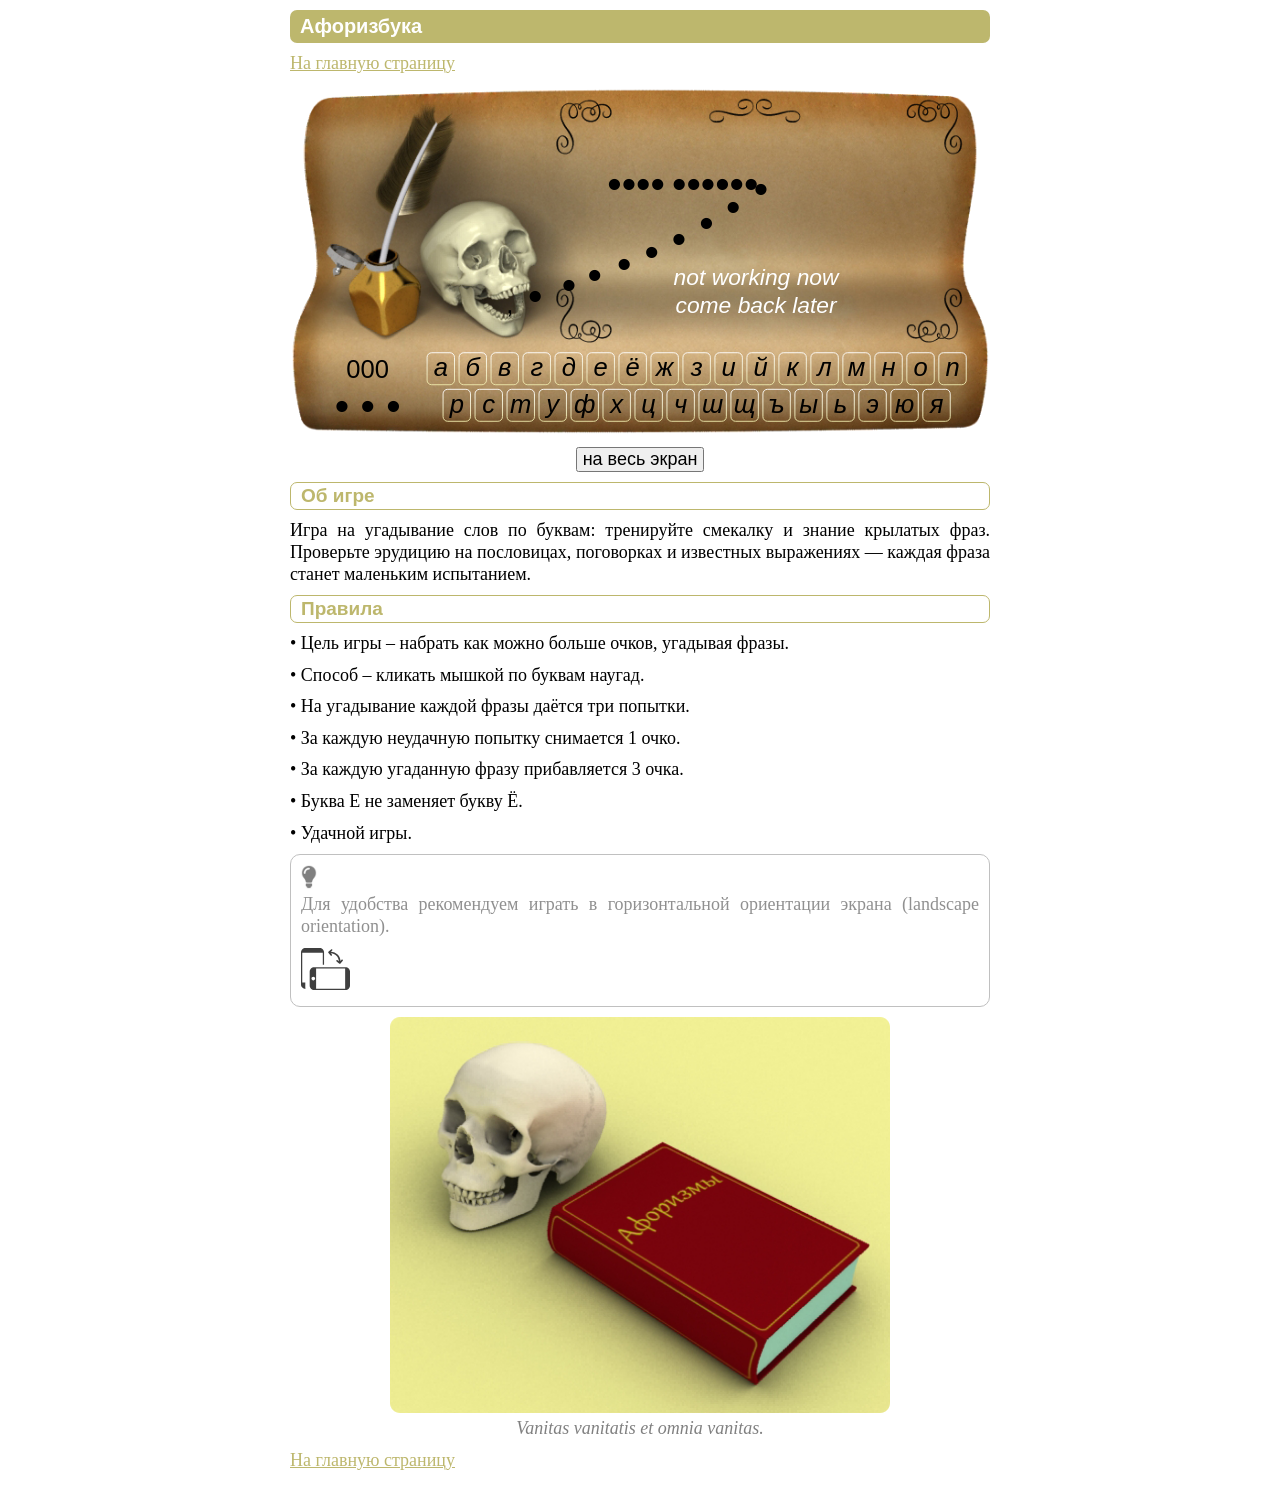
==== afor/index.html @ 2bac1eee "edited" ====
<!DOCTYPE html>
<html lang='ru'>
<head>
<meta charset='utf-8'>
<meta name='viewport' content='width=device-width,initial-scale=1.0'>
<title>aforizbuka</title>
<link rel='icon' type='image/svg+xml' href='../fav.svg'>
<style>
*{padding:0;margin:0;font-family:Arial,sans-serif;font-size:18px;text-align:center;}
body{padding: 10px;}
header,main,footer{max-width:700px;margin:0 auto;}
h1{font-size:20px;text-align:left;background:#bdb76d;padding:5px 10px;color:#fff;border-radius:7px;}
h2{font-size:19px;text-align:left;border:1.5px solid #bdb76d;padding:2px 10px;color:#bdb76d;border-radius:7px;}
p,a{text-align:justify;font-family:'Times New Roman',serif;line-height:1.2;hyphens:auto;}
p.img{text-align:center;font-style:italic;color:#808080;}
p.img img{width:90%;max-width:500px;}
h1,h2,p{margin-bottom:10px;}
a,a:link,a:visited,a:hover,a:active,a:focus{text-decoration:underline;outline:none;color:#bdb76d;}
a:hover{color:orange;}
svg{display: block;margin: 0 auto 10px auto;}
.svg-fullscreen-centered{
 position: absolute;
 left: 50%;
 top: 50%;
 transform: translate(-50%, -50%);
 width: 100vw;
 height: 100dvh;
 margin: 0 !important;
}
</style>
</head>
<body>
<header></header>
<main>
<h1>Афоризбука</h1>
<p><a href='../'>На главную страницу</a></p>
<svg id='svgArena'></svg>
<p style='text-align:center;'><button id='btnFS' style='padding:0 5px 0 5px;'>на весь экран</button></p>

<h2>Об игре</h2>
<p>
Игра на угадывание слов по буквам: тренируйте смекалку и знание крылатых фраз.
Проверьте эрудицию на пословицах, поговорках и известных выражениях —
каждая фраза станет маленьким испытанием.
</p>

<h2>Правила</h2>
<p> &#8226 Цель игры &#8211 набрать как можно больше очков, угадывая фразы.</p>
<p> &#8226 Способ &#8211 кликать мышкой по буквам наугад.</p>
<p> &#8226 На угадывание каждой фразы даётся три попытки.</p>
<p> &#8226 За каждую неудачную попытку снимается 1 очко.</p>
<p> &#8226 За каждую угаданную фразу прибавляется 3 очка.</p>
<p> &#8226 Буква Е не заменяет букву Ё.</p>
<p> &#8226 Удачной игры.</p>

<p style='border:1px solid #c0c0c0;padding:10px;border-radius:10px;color:#909090;'>
<img src='bulb.jpg' style='width:16px;height:auto;' /><br />
Для удобства рекомендуем играть в горизонтальной ориентации экрана (landscape orientation).<br />
<img src='turn.svg' style='width:49px;height:auto;margin-top:10px;opacity:0.75;' />
</p>

<p class='img'>
<img src='intro.png' alt='Череп с книгой в стиле vanitas отсылает к темам бренности, мудрости и вечных истин; книга прямо обозначает содержание игры, её насыщенный бордовый цвет обложки с золотым тиснением добавляет солидности и подчёркивает ценность собранных высказываний.' /><br />
Vanitas vanitatis et omnia vanitas.
</p>

<p><a href='../'>На главную страницу</a></p>

</main>
<footer></footer>
</body>
<script>
//
const IS_prod=false;
const W=766;
const H=386;
//
const BTN_fs=document.getElementById('btnFS');
//
const SVG_arena=document.getElementById('svgArena');
SVG_arena.setAttribute('viewBox', '0 0 '+W+' '+H);
SVG_arena.style.maxWidth=W+'px';
SVG_arena.style.maxHeight=H+'px';
// pale gradient
const DFS=document.createElementNS('http://www.w3.org/2000/svg','defs');
var grd=document.createElementNS('http://www.w3.org/2000/svg','linearGradient');
grd.setAttribute('id','grdPic');
grd.setAttribute('x1','0');
grd.setAttribute('y1','0');
grd.setAttribute('x2','0');
grd.setAttribute('y2','1');
var stp=document.createElementNS('http://www.w3.org/2000/svg','stop');
stp.setAttribute('offset', '0%');
stp.setAttribute('stop-color', '#a0a0a0');
stp.setAttribute('stop-opacity', '1');
grd.appendChild(stp);
var stp=document.createElementNS('http://www.w3.org/2000/svg','stop');
stp.setAttribute('offset','100%');
stp.setAttribute('stop-color','#000');
stp.setAttribute('stop-opacity','1');
grd.appendChild(stp);
DFS.appendChild(grd);
SVG_arena.appendChild(DFS);
// load spin
const G_spin=document.createElementNS('http://www.w3.org/2000/svg','g');
var pth=document.createElementNS('http://www.w3.org/2000/svg','path');
G_spin.appendChild(pth);
var clr='url(#grdPic)';
SVG_arena.appendChild(G_spin);
pth.setAttribute('fill',clr);
pth.setAttribute('stroke',clr);
pth.setAttribute('stroke-width',3);
pth.setAttribute('d','M 49.2 0 C 48.5 -0 48 0 47.3 0 C 31.3 0.4 15.7 8.2 6.8 22.8 C -6 43.5 -0.3 72 20.8 84.8 C 39.4 96 64.9 90.9 76.2 71.8 C 86 55.3 81.4 32.7 64.4 22.9 C 50 14.6 30.4 18.7 22.1 33.6 C 15.2 46 18.8 62.6 31.7 69.5 C 41.9 74.9 55.7 71.7 61 60.9 C 64.9 52.8 62.3 41.9 53.6 38.2 C 50.6 36.9 47.1 36.8 44 37.9 C 41 38.9 38.4 41.2 37.3 44.5 C 36.8 46.4 36.9 48.8 37.8 50.7 C 38.6 52.6 40.3 54.1 42.7 54.2 A 0.5 0.5 0 0 0 42.8 53.2 C 40.8 53.1 39.5 51.9 38.7 50.2 C 37.9 48.6 37.8 46.5 38.3 44.8 C 39.2 41.8 41.5 39.8 44.3 38.8 C 47.1 37.8 50.4 38 53.2 39.1 C 61.3 42.6 63.8 52.9 60.1 60.5 C 55 70.8 41.9 73.7 32.1 68.6 C 19.8 62 16.3 46 22.9 34.1 C 31 19.7 50 15.7 63.9 23.8 C 80.4 33.3 84.9 55.3 75.4 71.3 C 64.4 89.9 39.5 94.9 21.3 83.9 C 0.7 71.4 -4.9 43.5 7.6 23.3 C 21.6 0.6 52.4 -5.5 74.8 8.4 C 99.6 23.9 106.1 57.7 90.7 82.1 C 90.1 83.1 89.5 84.1 88.8 85 A 0.5 0.5 0 1 0 89.6 85.6 C 90.3 84.7 91 83.7 91.6 82.7 C 107.3 57.8 100.6 23.4 75.3 7.6 C 67.3 2.6 58.2 0.1 49.2 0 z');
G_spin.isOn=true;
G_spin.z=1;
G_spin.w=G_spin.getBBox().width*G_spin.z;
G_spin.h=G_spin.getBBox().height*G_spin.z;
G_spin.x=W/2-G_spin.w/2;
G_spin.y=H/2-G_spin.h/2;
G_spin.setAttribute('transform','translate('+G_spin.x+','+G_spin.y+') scale('+G_spin.z+')');
//
function animSpin(isReset){
 if(isReset){
  G_spin.r=0;
  G_spin.isOn=true;
  G_spin.nLastTime=performance.now();
 }
 const nCurrTime=performance.now();
 const nDiff=(nCurrTime-G_spin.nLastTime)/1000;
 G_spin.nLastTime=nCurrTime;
 G_spin.r+=175*nDiff;
 G_spin.setAttribute('transform','translate('+G_spin.x+','+G_spin.y+') rotate('+G_spin.r+','+(G_spin.w/2)+','+(G_spin.h/2)+') scale('+G_spin.z+')');
 if(G_spin.isOn===true){
  requestAnimationFrame(function(){animSpin(false);});
 }
 else{
  G_spin.setAttribute('transform','scale(0)');
 }
}
function stopSpin(){G_spin.isOn=false;}
animSpin(true);
//
const A_display=[
 document.getElementsByTagName('h1')[0],
 document.getElementsByTagName('header')[0],
 document.getElementsByTagName('footer')[0],
 ...document.querySelectorAll('h2,p')
].filter(el=>el!==undefined);
//
BTN_fs.addEventListener('click',()=>{
 const elem=document.documentElement;
 if (elem.requestFullscreen) {
  elem.requestFullscreen();
 }
 else if(elem.webkitRequestFullscreen){
  elem.webkitRequestFullscreen();
 }
 else if(elem.msRequestFullscreen){
  elem.msRequestFullscreen();
 }
 window.scrollTo({top:0,behavior:'auto'});
});
//
document.addEventListener('fullscreenchange',()=>{
 if (document.fullscreenElement) {
  A_display.forEach(el=>{if(el)el.style.display='none'});
  SVG_arena.classList.add('svg-fullscreen-centered');
  document.body.style.height='95vh';
  document.body.style.background='radial-gradient(white 0%, white 50%, #eee8aa 100%)';
 }
 else {
  A_display.forEach(el=>{if(el)el.style.display=''});
  SVG_arena.classList.remove('svg-fullscreen-centered');
  SVG_arena.style.maxWidth=W+'px';
  SVG_arena.style.maxHeight=H+'px';
  document.body.style.height='';
  document.body.style.background='';
 }
});
//
var aScript=IS_prod ? ['bundle.min'] : ['aux','draw','run','init'];
function loadScript(){
 if(aScript.length===0) return;
 var name=aScript.shift()+'.js';
 var tag=document.createElement('script');
 tag.src=name;
 tag.onload=function(){loadScript();};
 tag.onerror=function(){console.error('Не загрузился скрипт:',name);};
 document.head.appendChild(tag);
}
loadScript();
</script>

</html>
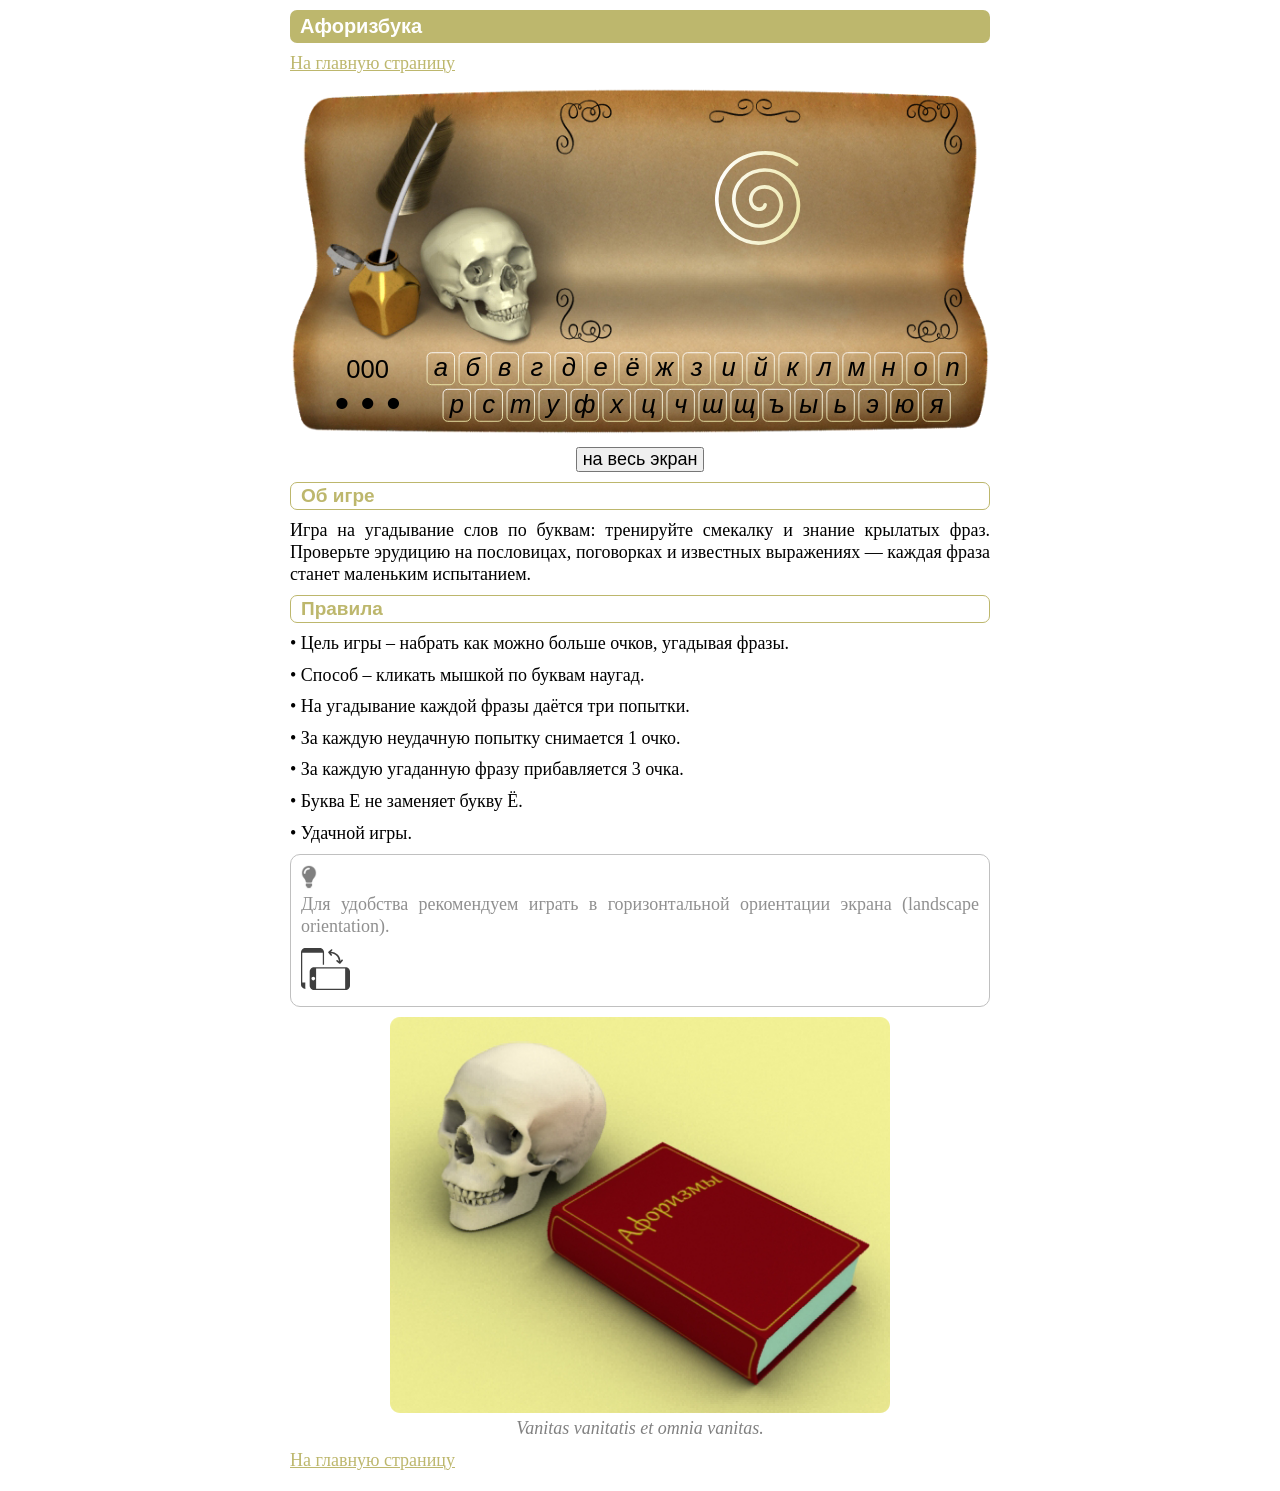
==== commit 4d60aa6a: "finished" ====
--- a/afor/index.html
+++ b/afor/index.html
@@ -181,7 +181,7 @@
 var aScript=IS_prod ? ['bundle.min'] : ['aux','draw','run','init'];
 function loadScript(){
  if(aScript.length===0) return;
- var name=aScript.shift()+'.js';
+ var name=aScript.shift()+'.js?v=2';
  var tag=document.createElement('script');
  tag.src=name;
  tag.onload=function(){loadScript();};
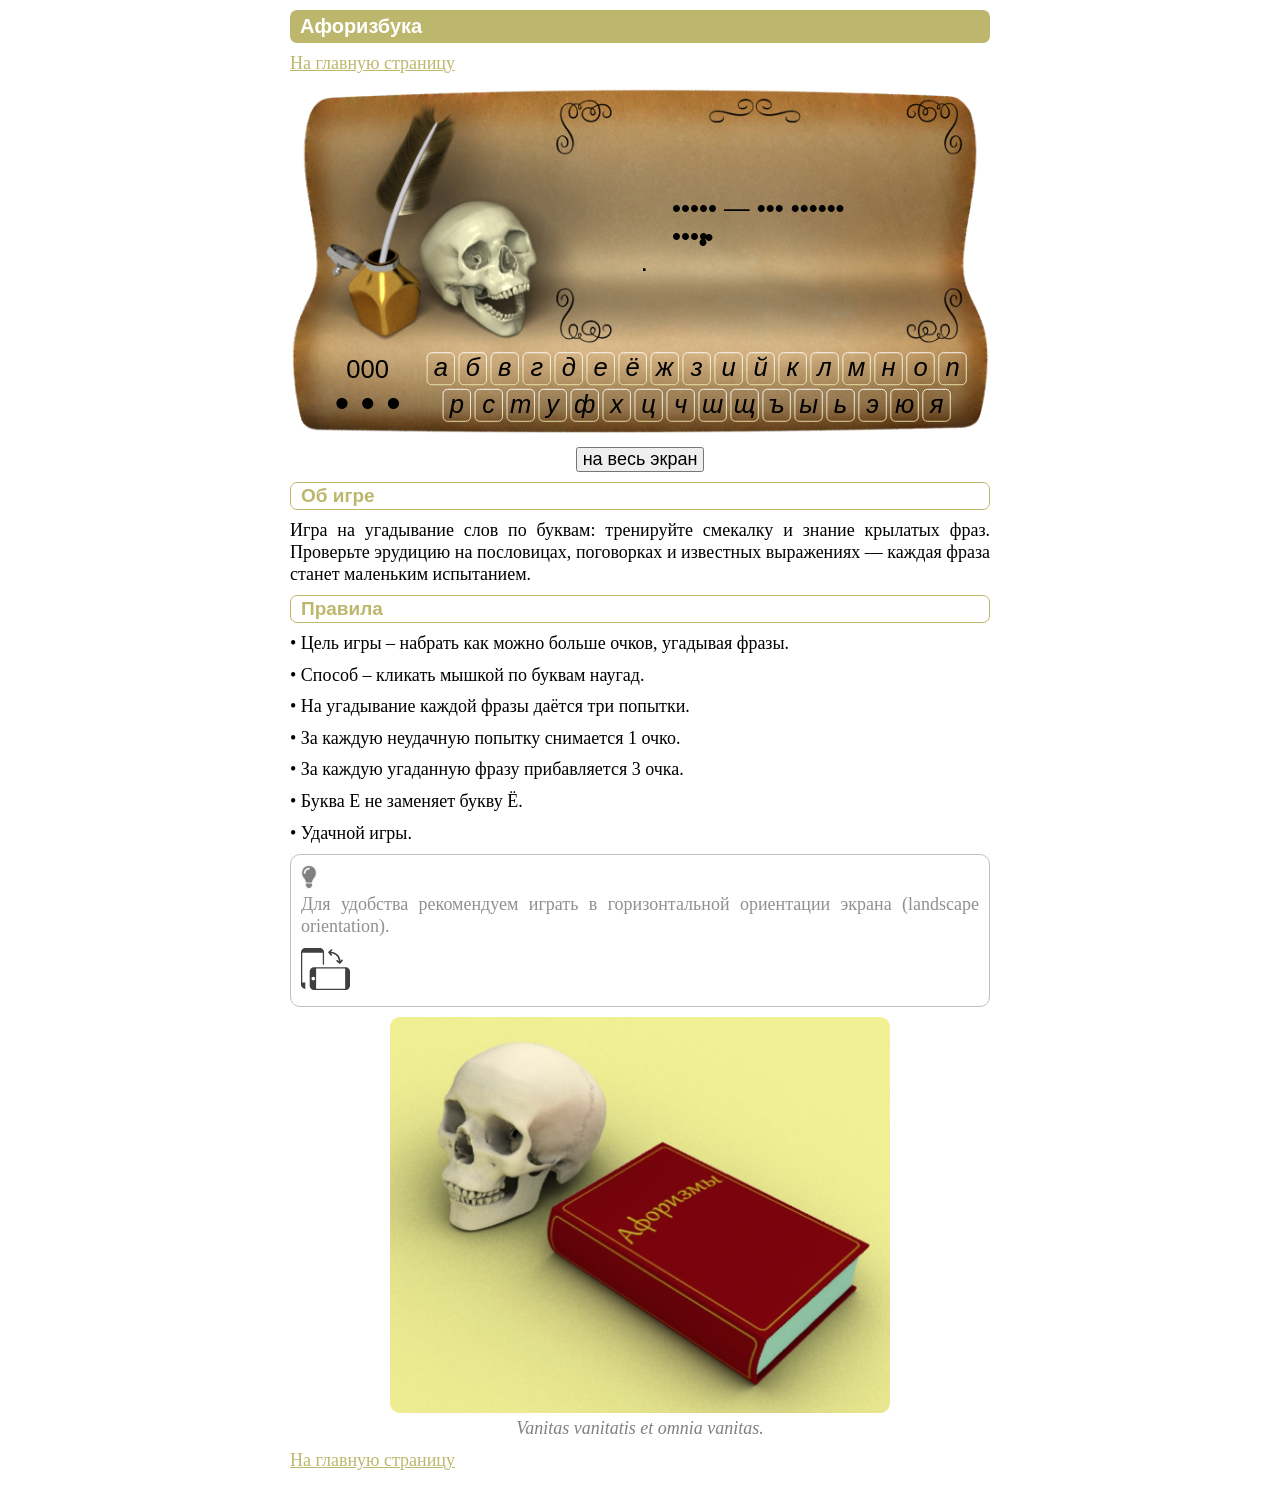
==== commit fbe46fd7: "done" ====
--- a/afor/index.html
+++ b/afor/index.html
@@ -5,29 +5,8 @@
 <meta name='viewport' content='width=device-width,initial-scale=1.0'>
 <title>aforizbuka</title>
 <link rel='icon' type='image/svg+xml' href='../fav.svg'>
-<style>
-*{padding:0;margin:0;font-family:Arial,sans-serif;font-size:18px;text-align:center;}
-body{padding: 10px;}
-header,main,footer{max-width:700px;margin:0 auto;}
-h1{font-size:20px;text-align:left;background:#bdb76d;padding:5px 10px;color:#fff;border-radius:7px;}
-h2{font-size:19px;text-align:left;border:1.5px solid #bdb76d;padding:2px 10px;color:#bdb76d;border-radius:7px;}
-p,a{text-align:justify;font-family:'Times New Roman',serif;line-height:1.2;hyphens:auto;}
-p.img{text-align:center;font-style:italic;color:#808080;}
-p.img img{width:90%;max-width:500px;}
-h1,h2,p{margin-bottom:10px;}
-a,a:link,a:visited,a:hover,a:active,a:focus{text-decoration:underline;outline:none;color:#bdb76d;}
-a:hover{color:orange;}
-svg{display: block;margin: 0 auto 10px auto;}
-.svg-fullscreen-centered{
- position: absolute;
- left: 50%;
- top: 50%;
- transform: translate(-50%, -50%);
- width: 100vw;
- height: 100dvh;
- margin: 0 !important;
-}
-</style>
+<link rel='stylesheet' href='style.css'>
+<style></style>
 </head>
 <body>
 <header></header>
@@ -70,125 +49,7 @@
 <footer></footer>
 </body>
 <script>
-//
-const IS_prod=false;
-const W=766;
-const H=386;
-//
-const BTN_fs=document.getElementById('btnFS');
-//
-const SVG_arena=document.getElementById('svgArena');
-SVG_arena.setAttribute('viewBox', '0 0 '+W+' '+H);
-SVG_arena.style.maxWidth=W+'px';
-SVG_arena.style.maxHeight=H+'px';
-// pale gradient
-const DFS=document.createElementNS('http://www.w3.org/2000/svg','defs');
-var grd=document.createElementNS('http://www.w3.org/2000/svg','linearGradient');
-grd.setAttribute('id','grdPic');
-grd.setAttribute('x1','0');
-grd.setAttribute('y1','0');
-grd.setAttribute('x2','0');
-grd.setAttribute('y2','1');
-var stp=document.createElementNS('http://www.w3.org/2000/svg','stop');
-stp.setAttribute('offset', '0%');
-stp.setAttribute('stop-color', '#a0a0a0');
-stp.setAttribute('stop-opacity', '1');
-grd.appendChild(stp);
-var stp=document.createElementNS('http://www.w3.org/2000/svg','stop');
-stp.setAttribute('offset','100%');
-stp.setAttribute('stop-color','#000');
-stp.setAttribute('stop-opacity','1');
-grd.appendChild(stp);
-DFS.appendChild(grd);
-SVG_arena.appendChild(DFS);
-// load spin
-const G_spin=document.createElementNS('http://www.w3.org/2000/svg','g');
-var pth=document.createElementNS('http://www.w3.org/2000/svg','path');
-G_spin.appendChild(pth);
-var clr='url(#grdPic)';
-SVG_arena.appendChild(G_spin);
-pth.setAttribute('fill',clr);
-pth.setAttribute('stroke',clr);
-pth.setAttribute('stroke-width',3);
-pth.setAttribute('d','M 49.2 0 C 48.5 -0 48 0 47.3 0 C 31.3 0.4 15.7 8.2 6.8 22.8 C -6 43.5 -0.3 72 20.8 84.8 C 39.4 96 64.9 90.9 76.2 71.8 C 86 55.3 81.4 32.7 64.4 22.9 C 50 14.6 30.4 18.7 22.1 33.6 C 15.2 46 18.8 62.6 31.7 69.5 C 41.9 74.9 55.7 71.7 61 60.9 C 64.9 52.8 62.3 41.9 53.6 38.2 C 50.6 36.9 47.1 36.8 44 37.9 C 41 38.9 38.4 41.2 37.3 44.5 C 36.8 46.4 36.9 48.8 37.8 50.7 C 38.6 52.6 40.3 54.1 42.7 54.2 A 0.5 0.5 0 0 0 42.8 53.2 C 40.8 53.1 39.5 51.9 38.7 50.2 C 37.9 48.6 37.8 46.5 38.3 44.8 C 39.2 41.8 41.5 39.8 44.3 38.8 C 47.1 37.8 50.4 38 53.2 39.1 C 61.3 42.6 63.8 52.9 60.1 60.5 C 55 70.8 41.9 73.7 32.1 68.6 C 19.8 62 16.3 46 22.9 34.1 C 31 19.7 50 15.7 63.9 23.8 C 80.4 33.3 84.9 55.3 75.4 71.3 C 64.4 89.9 39.5 94.9 21.3 83.9 C 0.7 71.4 -4.9 43.5 7.6 23.3 C 21.6 0.6 52.4 -5.5 74.8 8.4 C 99.6 23.9 106.1 57.7 90.7 82.1 C 90.1 83.1 89.5 84.1 88.8 85 A 0.5 0.5 0 1 0 89.6 85.6 C 90.3 84.7 91 83.7 91.6 82.7 C 107.3 57.8 100.6 23.4 75.3 7.6 C 67.3 2.6 58.2 0.1 49.2 0 z');
-G_spin.isOn=true;
-G_spin.z=1;
-G_spin.w=G_spin.getBBox().width*G_spin.z;
-G_spin.h=G_spin.getBBox().height*G_spin.z;
-G_spin.x=W/2-G_spin.w/2;
-G_spin.y=H/2-G_spin.h/2;
-G_spin.setAttribute('transform','translate('+G_spin.x+','+G_spin.y+') scale('+G_spin.z+')');
-//
-function animSpin(isReset){
- if(isReset){
-  G_spin.r=0;
-  G_spin.isOn=true;
-  G_spin.nLastTime=performance.now();
- }
- const nCurrTime=performance.now();
- const nDiff=(nCurrTime-G_spin.nLastTime)/1000;
- G_spin.nLastTime=nCurrTime;
- G_spin.r+=175*nDiff;
- G_spin.setAttribute('transform','translate('+G_spin.x+','+G_spin.y+') rotate('+G_spin.r+','+(G_spin.w/2)+','+(G_spin.h/2)+') scale('+G_spin.z+')');
- if(G_spin.isOn===true){
-  requestAnimationFrame(function(){animSpin(false);});
- }
- else{
-  G_spin.setAttribute('transform','scale(0)');
- }
-}
-function stopSpin(){G_spin.isOn=false;}
-animSpin(true);
-//
-const A_display=[
- document.getElementsByTagName('h1')[0],
- document.getElementsByTagName('header')[0],
- document.getElementsByTagName('footer')[0],
- ...document.querySelectorAll('h2,p')
-].filter(el=>el!==undefined);
-//
-BTN_fs.addEventListener('click',()=>{
- const elem=document.documentElement;
- if (elem.requestFullscreen) {
-  elem.requestFullscreen();
- }
- else if(elem.webkitRequestFullscreen){
-  elem.webkitRequestFullscreen();
- }
- else if(elem.msRequestFullscreen){
-  elem.msRequestFullscreen();
- }
- window.scrollTo({top:0,behavior:'auto'});
-});
-//
-document.addEventListener('fullscreenchange',()=>{
- if (document.fullscreenElement) {
-  A_display.forEach(el=>{if(el)el.style.display='none'});
-  SVG_arena.classList.add('svg-fullscreen-centered');
-  document.body.style.height='95vh';
-  document.body.style.background='radial-gradient(white 0%, white 50%, #eee8aa 100%)';
- }
- else {
-  A_display.forEach(el=>{if(el)el.style.display=''});
-  SVG_arena.classList.remove('svg-fullscreen-centered');
-  SVG_arena.style.maxWidth=W+'px';
-  SVG_arena.style.maxHeight=H+'px';
-  document.body.style.height='';
-  document.body.style.background='';
- }
-});
-//
-var aScript=IS_prod ? ['bundle.min'] : ['aux','draw','run','init'];
-function loadScript(){
- if(aScript.length===0) return;
- var name=aScript.shift()+'.js?v=2';
- var tag=document.createElement('script');
- tag.src=name;
- tag.onload=function(){loadScript();};
- tag.onerror=function(){console.error('Не загрузился скрипт:',name);};
- document.head.appendChild(tag);
-}
-loadScript();
+const W=766,H=386,BTN_fs=document.getElementById("btnFS"),SVG_arena=document.getElementById("svgArena");SVG_arena.setAttribute("viewBox","0 0 766 "+H),SVG_arena.style.maxWidth=W+"px",SVG_arena.style.maxHeight=H+"px";const DFS=document.createElementNS("http://www.w3.org/2000/svg","defs");var stp,grd=document.createElementNS("http://www.w3.org/2000/svg","linearGradient");grd.setAttribute("id","grdPic"),grd.setAttribute("x1","0"),grd.setAttribute("y1","0"),grd.setAttribute("x2","0"),grd.setAttribute("y2","1"),(stp=document.createElementNS("http://www.w3.org/2000/svg","stop")).setAttribute("offset","0%"),stp.setAttribute("stop-color","#a0a0a0"),stp.setAttribute("stop-opacity","1"),grd.appendChild(stp),(stp=document.createElementNS("http://www.w3.org/2000/svg","stop")).setAttribute("offset","100%"),stp.setAttribute("stop-color","#000"),stp.setAttribute("stop-opacity","1"),grd.appendChild(stp),DFS.appendChild(grd),SVG_arena.appendChild(DFS);const G_spin=document.createElementNS("http://www.w3.org/2000/svg","g");var pth=document.createElementNS("http://www.w3.org/2000/svg","path");G_spin.appendChild(pth);var clr="url(#grdPic)";function animSpin(t){t&&(G_spin.r=0,G_spin.isOn=!0,G_spin.nLastTime=performance.now());const e=performance.now(),s=(e-G_spin.nLastTime)/1e3;G_spin.nLastTime=e,G_spin.r+=175*s,G_spin.setAttribute("transform","translate("+G_spin.x+","+G_spin.y+") rotate("+G_spin.r+","+G_spin.w/2+","+G_spin.h/2+") scale("+G_spin.z+")"),!0===G_spin.isOn?requestAnimationFrame(function(){animSpin(!1)}):G_spin.setAttribute("transform","scale(0)")}function stopSpin(){G_spin.isOn=!1}SVG_arena.appendChild(G_spin),pth.setAttribute("fill",clr),pth.setAttribute("stroke",clr),pth.setAttribute("stroke-width",3),pth.setAttribute("d","M 49.2 0 C 48.5 -0 48 0 47.3 0 C 31.3 0.4 15.7 8.2 6.8 22.8 C -6 43.5 -0.3 72 20.8 84.8 C 39.4 96 64.9 90.9 76.2 71.8 C 86 55.3 81.4 32.7 64.4 22.9 C 50 14.6 30.4 18.7 22.1 33.6 C 15.2 46 18.8 62.6 31.7 69.5 C 41.9 74.9 55.7 71.7 61 60.9 C 64.9 52.8 62.3 41.9 53.6 38.2 C 50.6 36.9 47.1 36.8 44 37.9 C 41 38.9 38.4 41.2 37.3 44.5 C 36.8 46.4 36.9 48.8 37.8 50.7 C 38.6 52.6 40.3 54.1 42.7 54.2 A 0.5 0.5 0 0 0 42.8 53.2 C 40.8 53.1 39.5 51.9 38.7 50.2 C 37.9 48.6 37.8 46.5 38.3 44.8 C 39.2 41.8 41.5 39.8 44.3 38.8 C 47.1 37.8 50.4 38 53.2 39.1 C 61.3 42.6 63.8 52.9 60.1 60.5 C 55 70.8 41.9 73.7 32.1 68.6 C 19.8 62 16.3 46 22.9 34.1 C 31 19.7 50 15.7 63.9 23.8 C 80.4 33.3 84.9 55.3 75.4 71.3 C 64.4 89.9 39.5 94.9 21.3 83.9 C 0.7 71.4 -4.9 43.5 7.6 23.3 C 21.6 0.6 52.4 -5.5 74.8 8.4 C 99.6 23.9 106.1 57.7 90.7 82.1 C 90.1 83.1 89.5 84.1 88.8 85 A 0.5 0.5 0 1 0 89.6 85.6 C 90.3 84.7 91 83.7 91.6 82.7 C 107.3 57.8 100.6 23.4 75.3 7.6 C 67.3 2.6 58.2 0.1 49.2 0 z"),G_spin.isOn=!0,G_spin.z=1,G_spin.w=G_spin.getBBox().width*G_spin.z,G_spin.h=G_spin.getBBox().height*G_spin.z,G_spin.x=383-G_spin.w/2,G_spin.y=193-G_spin.h/2,G_spin.setAttribute("transform","translate("+G_spin.x+","+G_spin.y+") scale("+G_spin.z+")"),animSpin(!0);const A_display=[document.getElementsByTagName("h1")[0],document.getElementsByTagName("header")[0],document.getElementsByTagName("footer")[0],...document.querySelectorAll("h2,p")].filter(t=>void 0!==t);BTN_fs.addEventListener("click",()=>{const t=document.documentElement;t.requestFullscreen?t.requestFullscreen():t.webkitRequestFullscreen?t.webkitRequestFullscreen():t.msRequestFullscreen&&t.msRequestFullscreen(),window.scrollTo({top:0,behavior:"auto"})}),document.addEventListener("fullscreenchange",()=>{document.fullscreenElement?(A_display.forEach(t=>{t&&(t.style.display="none")}),SVG_arena.classList.add("svg-fullscreen-centered"),document.body.style.height="95vh",document.body.style.background="radial-gradient(white 0%, white 50%, #eee8aa 100%)"):(A_display.forEach(t=>{t&&(t.style.display="")}),SVG_arena.classList.remove("svg-fullscreen-centered"),SVG_arena.style.maxWidth=W+"px",SVG_arena.style.maxHeight=H+"px",document.body.style.height="",document.body.style.background="")});
 </script>
-
+<script src='bundle.min.js'></script>
 </html>
--- a/afor/style.css
+++ b/afor/style.css
@@ -0,0 +1,17 @@
+*{padding:0;margin:0;font-family:Arial,sans-serif;font-size:18px;text-align:center;}
+body{padding: 10px;}
+header,main,footer{max-width:700px;margin:0 auto;}
+h1{font-size:20px;text-align:left;background:#bdb76d;padding:5px 10px;color:#fff;border-radius:7px;}
+h2{font-size:19px;text-align:left;border:1.5px solid #bdb76d;padding:2px 10px;color:#bdb76d;border-radius:7px;}
+p,a{text-align:justify;font-family:'Times New Roman',serif;line-height:1.2;hyphens:auto;}
+p.img{text-align:center;font-style:italic;color:#808080;}
+p.img img{width:90%;max-width:500px;}
+h1,h2,p{margin-bottom:10px;}
+a,a:link,a:visited,a:hover,a:active,a:focus{text-decoration:underline;outline:none;color:#bdb76d;}
+a:hover{color:orange;}
+svg{display:block;margin:0 auto 10px auto;}
+.svg-fullscreen-centered{position:absolute;left:50%;top:50%;transform:translate(-50%,-50%);width:100vw;height:100dvh;margin:0 !important;}
+*{-webkit-tap-highlight-color: transparent;user-select: none;-webkit-user-select: none;}
+p{user-select: text;-webkit-user-select: text;}
+:focus{outline: none;}
+html{-webkit-text-size-adjust: 100%;text-size-adjust: 100%;}
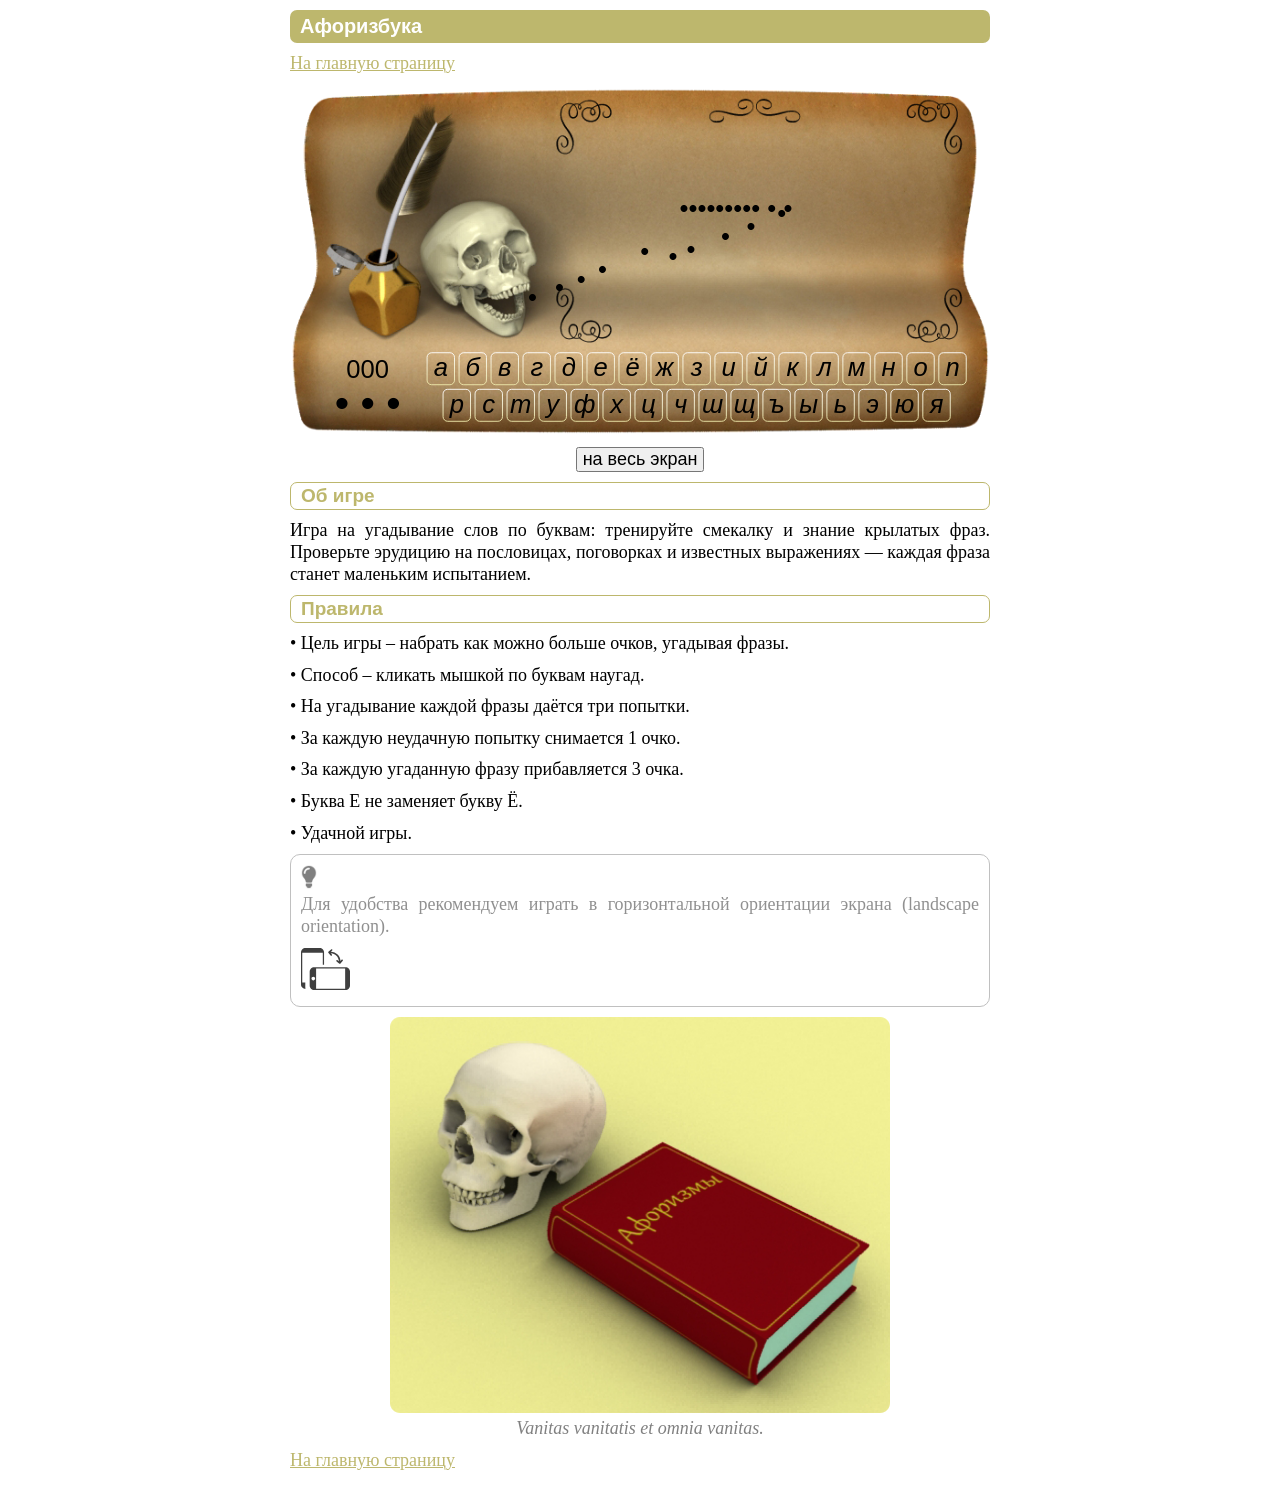
==== commit 833fdc10: "Update pages and styles" ====
--- a/afor/index.html
+++ b/afor/index.html
@@ -5,7 +5,7 @@
 <meta name='viewport' content='width=device-width,initial-scale=1.0'>
 <title>aforizbuka</title>
 <link rel='icon' type='image/svg+xml' href='../fav.svg'>
-<link rel='stylesheet' href='style.css'>
+<link rel='stylesheet' href='style.css?v=2'>
 <style></style>
 </head>
 <body>
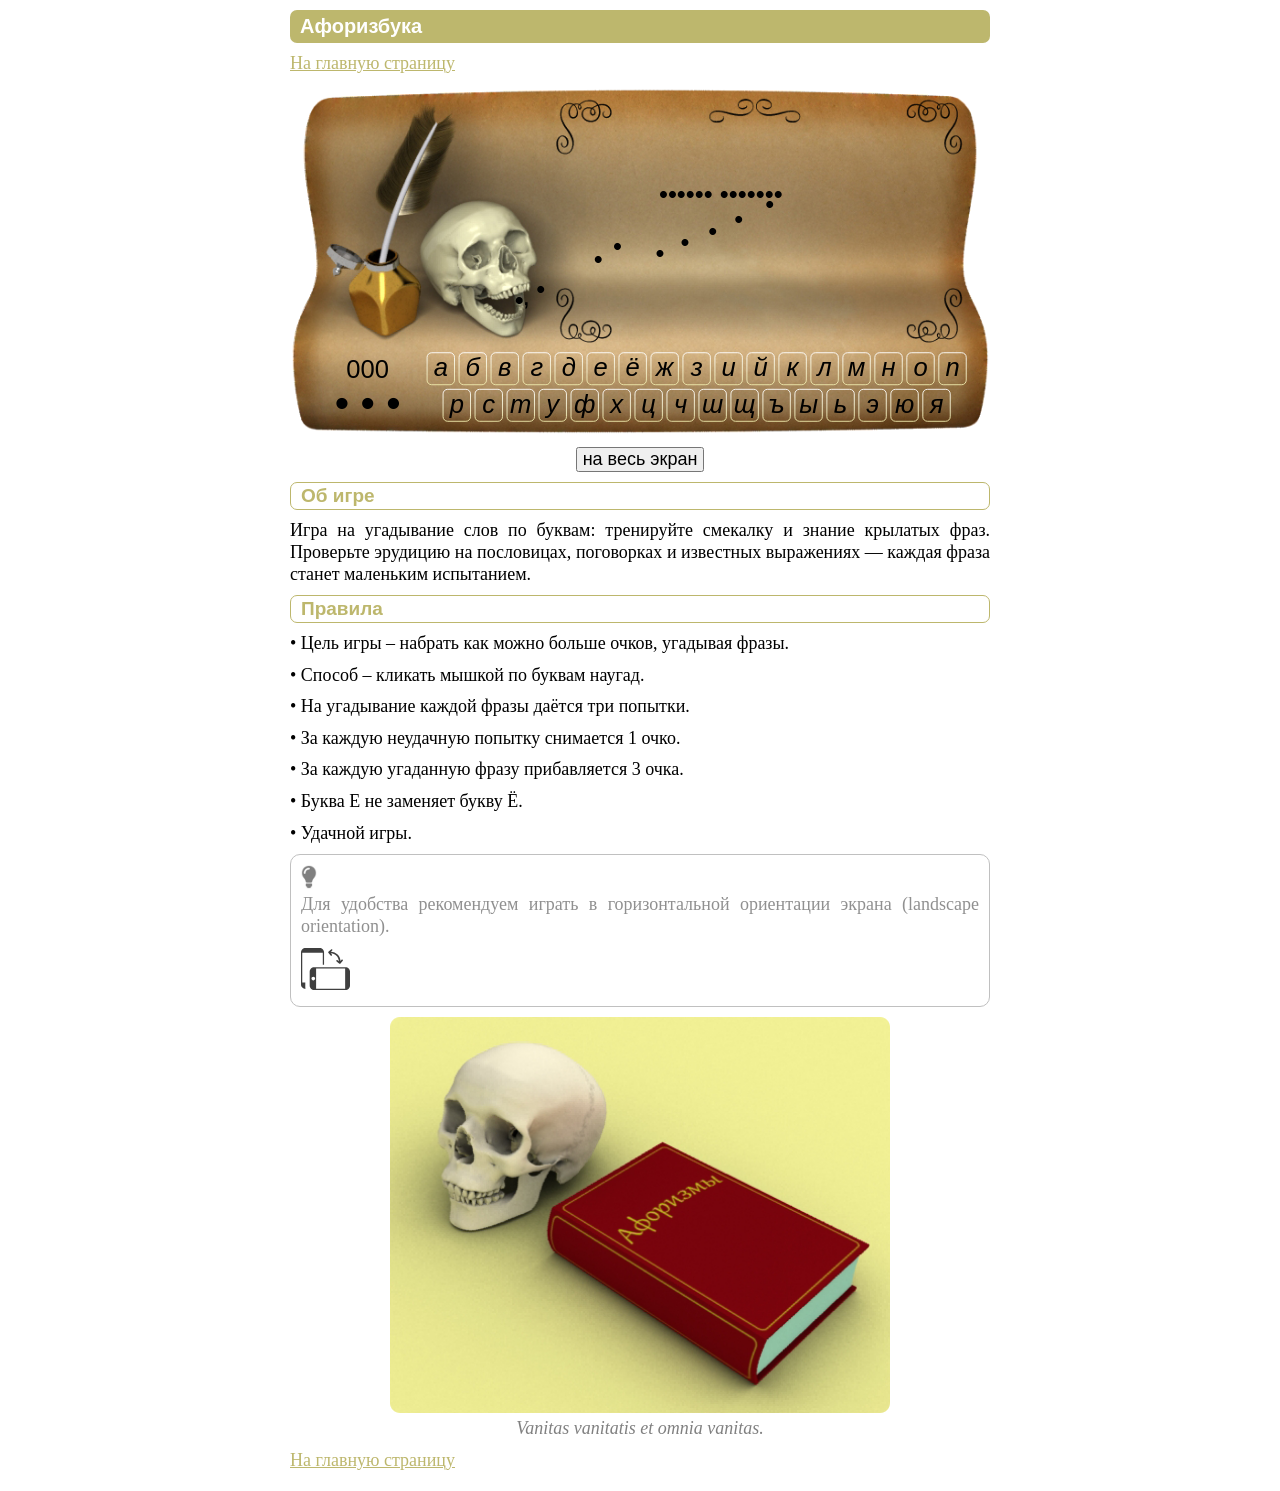
==== commit 55f67f98: "changed" ====
--- a/afor/index.html
+++ b/afor/index.html
@@ -4,7 +4,7 @@
 <meta charset='utf-8'>
 <meta name='viewport' content='width=device-width,initial-scale=1.0'>
 <title>aforizbuka</title>
-<link rel='icon' type='image/svg+xml' href='../fav.svg'>
+<link rel='icon' type='image/svg+xml' href='../assets/fav.svg'>
 <link rel='stylesheet' href='style.css?v=2'>
 <style></style>
 </head>
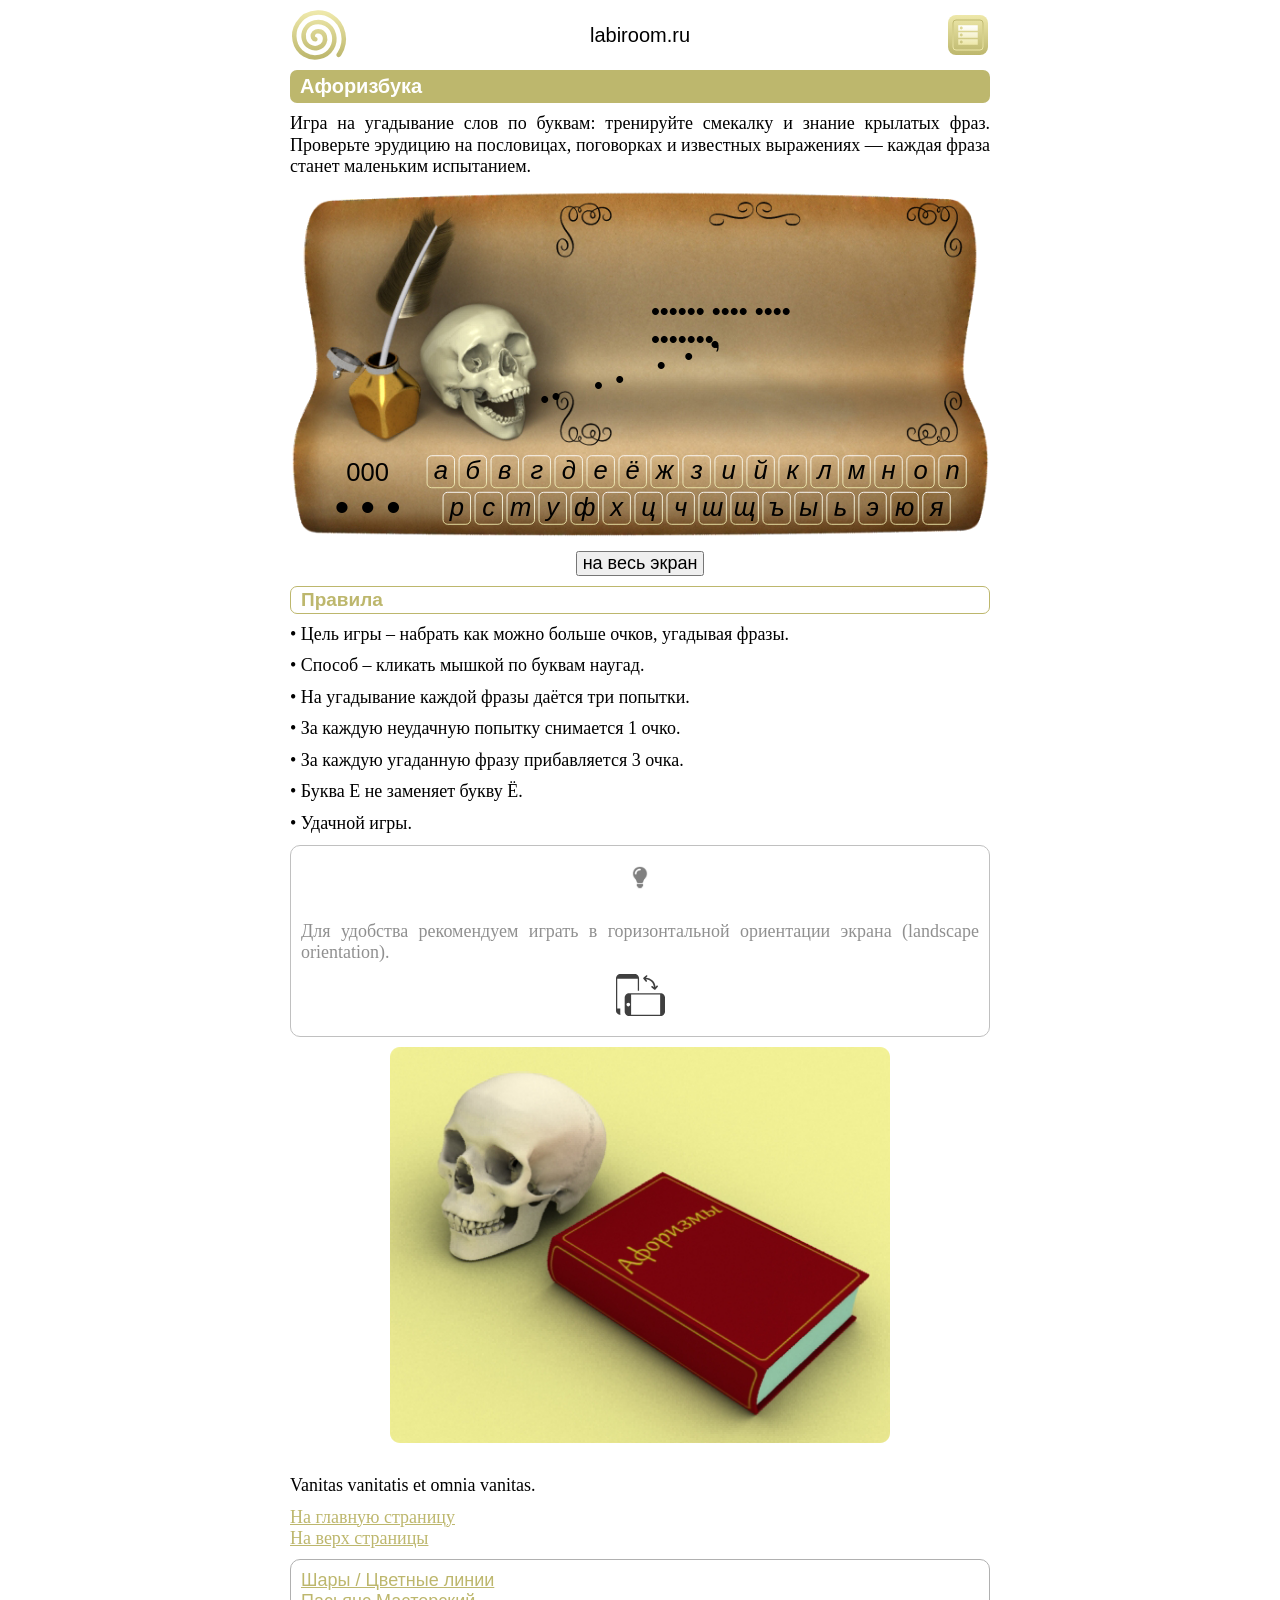
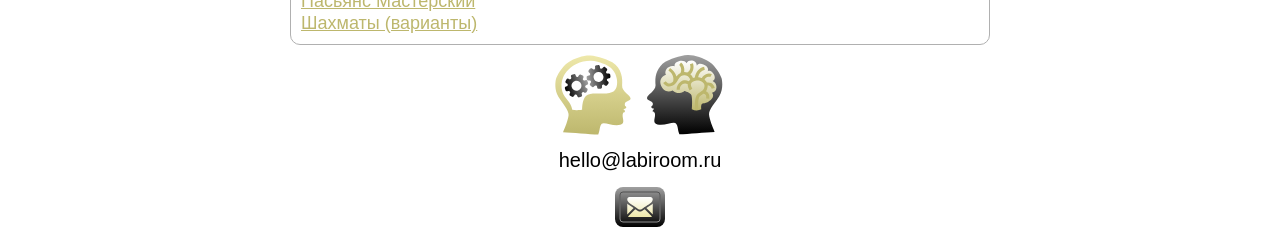
==== commit 229579f5: "afor updated" ====
--- a/afor/index.html
+++ b/afor/index.html
@@ -5,23 +5,37 @@
 <meta name='viewport' content='width=device-width,initial-scale=1.0'>
 <title>aforizbuka</title>
 <link rel='icon' type='image/svg+xml' href='../assets/fav.svg'>
-<link rel='stylesheet' href='style.css?v=2'>
+<link rel='stylesheet' href='../assets/style.css?v=2'>
+<link rel='stylesheet' href='../assets/MarkerSVG.css?v=2'>
+<script type='text/javascript' src='../assets/DrawSVG.js?v=2'></script>
 <style></style>
 </head>
 <body>
-<header></header>
+
+<header>
+ <a href='../' aria-label='Главная'><svg id='logo-picture'></svg></a>
+ <div>labiroom.ru</div>
+ <svg id='navigation-button'></svg>
+ <nav id='header-navigation'>
+  <ul>
+   <li class='home'><a href='../'>Главная</a></li>	
+   <li class='lines'><a href='../lines/'>Шары / Цветные линии</a></li>	
+   <li class='spade'><a href='../master/'>Пасьянс Мастерский</a></li>	
+   <li class='chess'><a href='../chess/'>Шахматы (варианты)</a></li>	
+  </ul>
+ </nav>
+</header>
+
 <main>
 <h1>Афоризбука</h1>
-<p><a href='../'>На главную страницу</a></p>
-<svg id='svgArena'></svg>
-<p style='text-align:center;'><button id='btnFS' style='padding:0 5px 0 5px;'>на весь экран</button></p>
-
-<h2>Об игре</h2>
 <p>
 Игра на угадывание слов по буквам: тренируйте смекалку и знание крылатых фраз.
 Проверьте эрудицию на пословицах, поговорках и известных выражениях —
 каждая фраза станет маленьким испытанием.
 </p>
+
+<svg id='svgArena'></svg>
+<p style='text-align:center;'><button id='btnFS' style='padding:0 5px 0 5px;'>на весь экран</button></p>
 
 <h2>Правила</h2>
 <p> &#8226 Цель игры &#8211 набрать как можно больше очков, угадывая фразы.</p>
@@ -43,13 +57,138 @@
 Vanitas vanitatis et omnia vanitas.
 </p>
 
-<p><a href='../'>На главную страницу</a></p>
+</main>
 
-</main>
-<footer></footer>
+<footer>
+ <div class='JumpToPage'>
+  <a href='../' class='JumpToPage'>На главную страницу</a>
+  <a href='#top' class='JumpToPage'>На верх страницы</a>
+ </div>
+ <nav>
+  <ul>
+   <li><a href='../lines/'>Шары / Цветные линии</a></li>	
+   <li><a href='../master/'>Пасьянс Мастерский</a></li>	
+   <li><a href='../chess/'>Шахматы (варианты)</a></li>	
+  </ul>
+ </nav>
+ <svg id='head-with-gears'></svg>
+ <svg id='head-with-brain'></svg>
+ <div>hello@labiroom.ru</div>
+ <a href='mailto:hello@labiroom.ru'><svg id='write-a-mail-button'></svg></a>
+</footer>
+
 </body>
 <script>
-const W=766,H=386,BTN_fs=document.getElementById("btnFS"),SVG_arena=document.getElementById("svgArena");SVG_arena.setAttribute("viewBox","0 0 766 "+H),SVG_arena.style.maxWidth=W+"px",SVG_arena.style.maxHeight=H+"px";const DFS=document.createElementNS("http://www.w3.org/2000/svg","defs");var stp,grd=document.createElementNS("http://www.w3.org/2000/svg","linearGradient");grd.setAttribute("id","grdPic"),grd.setAttribute("x1","0"),grd.setAttribute("y1","0"),grd.setAttribute("x2","0"),grd.setAttribute("y2","1"),(stp=document.createElementNS("http://www.w3.org/2000/svg","stop")).setAttribute("offset","0%"),stp.setAttribute("stop-color","#a0a0a0"),stp.setAttribute("stop-opacity","1"),grd.appendChild(stp),(stp=document.createElementNS("http://www.w3.org/2000/svg","stop")).setAttribute("offset","100%"),stp.setAttribute("stop-color","#000"),stp.setAttribute("stop-opacity","1"),grd.appendChild(stp),DFS.appendChild(grd),SVG_arena.appendChild(DFS);const G_spin=document.createElementNS("http://www.w3.org/2000/svg","g");var pth=document.createElementNS("http://www.w3.org/2000/svg","path");G_spin.appendChild(pth);var clr="url(#grdPic)";function animSpin(t){t&&(G_spin.r=0,G_spin.isOn=!0,G_spin.nLastTime=performance.now());const e=performance.now(),s=(e-G_spin.nLastTime)/1e3;G_spin.nLastTime=e,G_spin.r+=175*s,G_spin.setAttribute("transform","translate("+G_spin.x+","+G_spin.y+") rotate("+G_spin.r+","+G_spin.w/2+","+G_spin.h/2+") scale("+G_spin.z+")"),!0===G_spin.isOn?requestAnimationFrame(function(){animSpin(!1)}):G_spin.setAttribute("transform","scale(0)")}function stopSpin(){G_spin.isOn=!1}SVG_arena.appendChild(G_spin),pth.setAttribute("fill",clr),pth.setAttribute("stroke",clr),pth.setAttribute("stroke-width",3),pth.setAttribute("d","M 49.2 0 C 48.5 -0 48 0 47.3 0 C 31.3 0.4 15.7 8.2 6.8 22.8 C -6 43.5 -0.3 72 20.8 84.8 C 39.4 96 64.9 90.9 76.2 71.8 C 86 55.3 81.4 32.7 64.4 22.9 C 50 14.6 30.4 18.7 22.1 33.6 C 15.2 46 18.8 62.6 31.7 69.5 C 41.9 74.9 55.7 71.7 61 60.9 C 64.9 52.8 62.3 41.9 53.6 38.2 C 50.6 36.9 47.1 36.8 44 37.9 C 41 38.9 38.4 41.2 37.3 44.5 C 36.8 46.4 36.9 48.8 37.8 50.7 C 38.6 52.6 40.3 54.1 42.7 54.2 A 0.5 0.5 0 0 0 42.8 53.2 C 40.8 53.1 39.5 51.9 38.7 50.2 C 37.9 48.6 37.8 46.5 38.3 44.8 C 39.2 41.8 41.5 39.8 44.3 38.8 C 47.1 37.8 50.4 38 53.2 39.1 C 61.3 42.6 63.8 52.9 60.1 60.5 C 55 70.8 41.9 73.7 32.1 68.6 C 19.8 62 16.3 46 22.9 34.1 C 31 19.7 50 15.7 63.9 23.8 C 80.4 33.3 84.9 55.3 75.4 71.3 C 64.4 89.9 39.5 94.9 21.3 83.9 C 0.7 71.4 -4.9 43.5 7.6 23.3 C 21.6 0.6 52.4 -5.5 74.8 8.4 C 99.6 23.9 106.1 57.7 90.7 82.1 C 90.1 83.1 89.5 84.1 88.8 85 A 0.5 0.5 0 1 0 89.6 85.6 C 90.3 84.7 91 83.7 91.6 82.7 C 107.3 57.8 100.6 23.4 75.3 7.6 C 67.3 2.6 58.2 0.1 49.2 0 z"),G_spin.isOn=!0,G_spin.z=1,G_spin.w=G_spin.getBBox().width*G_spin.z,G_spin.h=G_spin.getBBox().height*G_spin.z,G_spin.x=383-G_spin.w/2,G_spin.y=193-G_spin.h/2,G_spin.setAttribute("transform","translate("+G_spin.x+","+G_spin.y+") scale("+G_spin.z+")"),animSpin(!0);const A_display=[document.getElementsByTagName("h1")[0],document.getElementsByTagName("header")[0],document.getElementsByTagName("footer")[0],...document.querySelectorAll("h2,p")].filter(t=>void 0!==t);BTN_fs.addEventListener("click",()=>{const t=document.documentElement;t.requestFullscreen?t.requestFullscreen():t.webkitRequestFullscreen?t.webkitRequestFullscreen():t.msRequestFullscreen&&t.msRequestFullscreen(),window.scrollTo({top:0,behavior:"auto"})}),document.addEventListener("fullscreenchange",()=>{document.fullscreenElement?(A_display.forEach(t=>{t&&(t.style.display="none")}),SVG_arena.classList.add("svg-fullscreen-centered"),document.body.style.height="95vh",document.body.style.background="radial-gradient(white 0%, white 50%, #eee8aa 100%)"):(A_display.forEach(t=>{t&&(t.style.display="")}),SVG_arena.classList.remove("svg-fullscreen-centered"),SVG_arena.style.maxWidth=W+"px",SVG_arena.style.maxHeight=H+"px",document.body.style.height="",document.body.style.background="")});
+const W=766;
+const H=386;
+//
+const BTN_fs=document.getElementById('btnFS');
+//
+const SVG_arena=document.getElementById('svgArena');
+SVG_arena.setAttribute('viewBox', '0 0 '+W+' '+H);
+SVG_arena.style.maxWidth=W+'px';
+SVG_arena.style.maxHeight=H+'px';
+// pale gradient
+const DFS=document.createElementNS('http://www.w3.org/2000/svg','defs');
+var grd=document.createElementNS('http://www.w3.org/2000/svg','linearGradient');
+grd.setAttribute('id','grdPic');
+grd.setAttribute('x1','0');
+grd.setAttribute('y1','0');
+grd.setAttribute('x2','0');
+grd.setAttribute('y2','1');
+var stp=document.createElementNS('http://www.w3.org/2000/svg','stop');
+stp.setAttribute('offset', '0%');
+stp.setAttribute('stop-color', '#a0a0a0');
+stp.setAttribute('stop-opacity', '1');
+grd.appendChild(stp);
+var stp=document.createElementNS('http://www.w3.org/2000/svg','stop');
+stp.setAttribute('offset','100%');
+stp.setAttribute('stop-color','#000');
+stp.setAttribute('stop-opacity','1');
+grd.appendChild(stp);
+DFS.appendChild(grd);
+SVG_arena.appendChild(DFS);
+// load spin
+const G_spin=document.createElementNS('http://www.w3.org/2000/svg','g');
+var pth=document.createElementNS('http://www.w3.org/2000/svg','path');
+G_spin.appendChild(pth);
+var clr='url(#grdPic)';
+SVG_arena.appendChild(G_spin);
+pth.setAttribute('fill',clr);
+pth.setAttribute('stroke',clr);
+pth.setAttribute('stroke-width',3);
+pth.setAttribute('d','M 49.2 0 C 48.5 -0 48 0 47.3 0 C 31.3 0.4 15.7 8.2 6.8 22.8 C -6 43.5 -0.3 72 20.8 84.8 C 39.4 96 64.9 90.9 76.2 71.8 C 86 55.3 81.4 32.7 64.4 22.9 C 50 14.6 30.4 18.7 22.1 33.6 C 15.2 46 18.8 62.6 31.7 69.5 C 41.9 74.9 55.7 71.7 61 60.9 C 64.9 52.8 62.3 41.9 53.6 38.2 C 50.6 36.9 47.1 36.8 44 37.9 C 41 38.9 38.4 41.2 37.3 44.5 C 36.8 46.4 36.9 48.8 37.8 50.7 C 38.6 52.6 40.3 54.1 42.7 54.2 A 0.5 0.5 0 0 0 42.8 53.2 C 40.8 53.1 39.5 51.9 38.7 50.2 C 37.9 48.6 37.8 46.5 38.3 44.8 C 39.2 41.8 41.5 39.8 44.3 38.8 C 47.1 37.8 50.4 38 53.2 39.1 C 61.3 42.6 63.8 52.9 60.1 60.5 C 55 70.8 41.9 73.7 32.1 68.6 C 19.8 62 16.3 46 22.9 34.1 C 31 19.7 50 15.7 63.9 23.8 C 80.4 33.3 84.9 55.3 75.4 71.3 C 64.4 89.9 39.5 94.9 21.3 83.9 C 0.7 71.4 -4.9 43.5 7.6 23.3 C 21.6 0.6 52.4 -5.5 74.8 8.4 C 99.6 23.9 106.1 57.7 90.7 82.1 C 90.1 83.1 89.5 84.1 88.8 85 A 0.5 0.5 0 1 0 89.6 85.6 C 90.3 84.7 91 83.7 91.6 82.7 C 107.3 57.8 100.6 23.4 75.3 7.6 C 67.3 2.6 58.2 0.1 49.2 0 z');
+G_spin.isOn=true;
+G_spin.z=1;
+G_spin.w=G_spin.getBBox().width*G_spin.z;
+G_spin.h=G_spin.getBBox().height*G_spin.z;
+G_spin.x=W/2-G_spin.w/2;
+G_spin.y=H/2-G_spin.h/2;
+G_spin.setAttribute('transform','translate('+G_spin.x+','+G_spin.y+') scale('+G_spin.z+')');
+//
+function animSpin(isReset){
+ if(isReset){
+  G_spin.r=0;
+  G_spin.isOn=true;
+  G_spin.nLastTime=performance.now();
+ }
+ const nCurrTime=performance.now();
+ const nDiff=(nCurrTime-G_spin.nLastTime)/1000;
+ G_spin.nLastTime=nCurrTime;
+ G_spin.r+=175*nDiff;
+ G_spin.setAttribute('transform','translate('+G_spin.x+','+G_spin.y+') rotate('+G_spin.r+','+(G_spin.w/2)+','+(G_spin.h/2)+') scale('+G_spin.z+')');
+ if(G_spin.isOn===true){
+  requestAnimationFrame(function(){animSpin(false);});
+ }
+ else{
+  G_spin.setAttribute('transform','scale(0)');
+ }
+}
+function stopSpin(){G_spin.isOn=false;}
+animSpin(true);
+//
+const A_display=[
+ document.getElementsByTagName('h1')[0],
+ document.getElementsByTagName('header')[0],
+ document.getElementsByTagName('footer')[0],
+ ...document.querySelectorAll('h2,p')
+].filter(el=>el!==undefined);
+//
+BTN_fs.addEventListener('click',()=>{
+ const elem=document.documentElement;
+ if (elem.requestFullscreen) {
+  elem.requestFullscreen();
+ }
+ else if(elem.webkitRequestFullscreen){
+  elem.webkitRequestFullscreen();
+ }
+ else if(elem.msRequestFullscreen){
+  elem.msRequestFullscreen();
+ }
+ window.scrollTo({top:0,behavior:'auto'});
+});
+//
+document.addEventListener('fullscreenchange',()=>{
+ if (document.fullscreenElement) {
+  A_display.forEach(el=>{if(el)el.style.display='none'});
+  SVG_arena.classList.add('svg-fullscreen-centered');
+  document.body.style.height='95vh';
+  document.body.style.background='radial-gradient(white 0%, white 50%, #eee8aa 100%)';
+ }
+ else {
+  A_display.forEach(el=>{if(el)el.style.display=''});
+  SVG_arena.classList.remove('svg-fullscreen-centered');
+  SVG_arena.style.maxWidth=W+'px';
+  SVG_arena.style.maxHeight=H+'px';
+  document.body.style.height='';
+  document.body.style.background='';
+ }
+});
+getPaint(DFS);
 </script>
-<script src='bundle.min.js'></script>
+<script src='aux.js'></script>
+<script src='draw.js'></script>
+<script src='run.js'></script>
+<script src='init.js'></script>
+<script type='text/javascript' src='../assets/HeaderAndFooter.js?v=1'></script>
 </html>
--- a/assets/style.css
+++ b/assets/style.css
@@ -0,0 +1,127 @@
+*{padding:0;margin:0;box-sizing:border-box;-webkit-tap-highlight-color:transparent;user-select:none;-webkit-user-select:none;}
+html{text-align:center;-webkit-text-size-adjust:100%;text-size-adjust:100%;scroll-behavior:smooth;}
+/*body{background: linear-gradient(to bottom, #eee8aa 0%, #fff 30px);*/
+body{padding:10px;text-align:center;}
+header,main,footer{max-width:700px;margin:0 auto;}
+
+h1{font-size:20px;background:#bdb76d;padding:5px 10px;color:#fff;border-radius:7px;}
+h2{font-size:19px;border:1.5px solid #bdb76d;padding:2px 10px;color:#bdb76d;border-radius:7px;}
+
+svg{display:block;margin:0 auto 10px auto;border:0px solid #c0c0c0;}
+svg.fs{position:absolute;left:50%;top:50%;transform:translate(-50%,-50%);width:100vw;height:100dvh;margin:0 !important;}
+
+button{padding:0 5px 0 5px;}
+
+p,ul,li{text-align:justify;line-height:1.2;hyphens:auto;}
+p.SaidAbout{text-align:center;font-style:italic;color:#808080;}
+ul,ol{list-style:none;list-style-position:inside;}
+p img,li img{margin-top:10px;}
+li::before{display:inline-block;text-align:left;}
+
+div.PixInLine{text-align:center;}
+div.PixInLine img{display:inline;}
+
+#picTurn{width:49px;opacity:0.75;}
+p img,li img{width:100%;max-width:500px;height:auto;margin-left:auto;margin-right:auto;display:block;}
+
+a,a:link,a:visited,a:hover,a:active,a:focus{text-decoration:underline;outline:none;color:#bdb76d;}
+a:hover{color:orange;}
+div.JumpToPage a{display:block;}
+
+table{border-collapse:collapse;margin-left:auto;margin-right:auto;}
+td{border:1px solid #c0c0c0;padding:5px 10px;}
+
+:focus{outline:none;}
+
+hr{height:1px;border:none;background-color:#a0a0a0;}
+
+/* sans serif font general*/
+header,h1,h2,button,nav ul li a,footer{font-family:Arial,sans serif;}
+
+/* serif font general*/
+p,a,h3,li{font-family:'Times New Roman',serif;}
+
+/* 18px font-size general */
+p,a,h3,button,li{font-size:18px;}
+
+/* left alignment general */
+h1,h2,h3,ul,ol,div.JumpToPage{text-align:left;}
+
+/* 10px bottom margin general */
+h1,h2,p,table,li,#svgArena,
+img,hr,nav,footer,section,div{margin-bottom:10px;}
+nav ul li{margin-bottom:0;}
+
+/* allow selection general */
+h1,h2,h3,p,ul,ol,li,table td{user-select:text;-webkit-user-select:text;}
+
+/* header */
+header{
+ display:flex;
+ align-items:center;
+ justify-content:space-between;
+ height:60px;
+ margin-bottom:0px;
+}
+#logo-picture{width:60px;height:60px;}
+header div{
+ flex-grow:1;
+ min-width:0;
+ font-size:20px;
+}
+
+#header-navigation{
+ position:fixed;
+ top:0;
+ left:0;
+ width:280px;
+ height:100%;
+ z-index:1000;
+ background:#fff;
+ transform:translateX(-100%);
+ transition:transform 0.3s ease;
+ overflow-y:auto;
+ padding:10px;
+background: linear-gradient(to left, #eee8aa 0%, #fff 15%);
+}
+#header-navigation.open{transform: translateX(0);}
+#header-navigation li{
+ list-style:none;
+ position:relative;
+ padding-left:25px;
+ margin-bottom:5px;
+ text-align:left;
+}
+#header-navigation li::before{
+ content:'○';
+ width: 16px;
+ color:#222;
+ position:absolute;
+ left:0;
+ top:0;
+}
+#header-navigation a{
+ display:inline-block;
+ color:#222;
+ text-decoration:none;
+}
+#header-navigation a:hover { background: #eee8aa; }
+
+/* main menu buttons */
+#menu-buttons{
+ text-align:center;
+ margin-bottom:10px;
+}
+#menu-buttons svg{
+ width:75px;
+ height:75px;
+ display:inline;
+ margin:0;
+}
+
+/* footer */
+footer nav{border:1px solid #b0b0b0;padding:10px;border-radius:10px;}
+footer div{font-size:20px;}
+#head-with-gears,#head-with-brain{width:80px;height:80px;display:inline;}
+#head-with-gears{margin-right:10px;}
+#write-a-mail-button{width:60px;height:50px;display:block;}
--- a/assets/MarkerSVG.css
+++ b/assets/MarkerSVG.css
@@ -0,0 +1,25 @@
+#header-navigation li.home::before {
+content: url("data:image/svg+xml,%3Csvg xmlns='http://www.w3.org/2000/svg' viewBox='-1 -1 302 302'%3E\
+%3Cpath fill='%23707070' d='M 150 0 C 147.66253 0 145.32527 0.86906181 143.51367 2.6074219 L 4.625 135.74414 C 1.6861571 138.68298 0 142.73094 0 146.86914 C 0 155.48194 7.0121757 162.49609 15.625 162.49609 L 37.5 162.49609 L 37.5 281.24414 C 37.5 291.59418 45.899964 299.99414 56.25 299.99414 L 109.375 299.99414 C 114.55002 299.99414 118.75 295.79414 118.75 290.61914 L 118.75 209.37109 C 118.75 207.65673 120.14923 206.24414 121.875 206.24414 L 178.125 206.24414 C 179.83703 206.24414 181.25 207.65673 181.25 209.37109 L 181.25 290.61914 C 181.25 295.79414 185.44999 299.99414 190.625 299.99414 L 243.75 299.99414 C 254.10004 299.99414 262.5 291.59418 262.5 281.24414 L 262.5 162.49609 L 284.375 162.49609 C 292.98783 162.49609 300 155.48194 300 146.86914 C 300 142.73094 298.3125 138.68167 295.23633 135.60547 L 156.48633 2.6074219 C 154.67473 0.86906181 152.33745 -2.9605947e-16 150 0 z'/%3E\
+%3C/svg%3E");
+}
+#header-navigation li.lines::before{
+content: url("data:image/svg+xml,%3Csvg xmlns='http://www.w3.org/2000/svg' viewBox='0 0 25 25'%3E \
+%3Ccircle cx='12.5' cy='12.5' r='10' fill='%23bdb76d'/%3E \
+%3C/svg%3E");
+}
+#header-navigation li.spade::before {
+content: url("data:image/svg+xml,%3Csvg xmlns='http://www.w3.org/2000/svg' viewBox='27.5 43.5 101 109'%3E\
+%3Cpath fill='%23bdb76d' d='M 78.03125 45.25 C 54.95026 74.25384 29.38344 90.93789 28.96875 113.5625 C 28.83445 120.89242 33.32417 133.33511 47.40625 135.71875 C 56.54086 137.26496 69.10621 130.7377 69.375 117.5 C 69.33857 114.86508 72.56125 114.95274 72.53125 118.5625 C 72.10215 129.00705 68.33507 141.13251 62.03125 151.03125 L 90.5 151.03125 C 79.61116 129.8469 80.79833 126.28128 79.96875 117.6875 C 79.74139 114.59379 82.64776 115.59743 83 117.8125 C 88.45983 149.16998 126.72819 139.12322 124.53125 112.21875 C 122.87869 91.98235 94.94332 71.42868 78.03125 45.25 z'/%3E\
+%3C/svg%3E");
+}
+#header-navigation li.chess::before {
+content: url("data:image/svg+xml,%3Csvg xmlns='http://www.w3.org/2000/svg' viewBox='-0.7 -0.7 80.7 79.7'%3E\
+%3Cpath fill='%23bdb76d' d='M 36.3 0 C 36 0 35.8 0.1 35.5 0.3 C 35.4 0.4 35.2 0.4 35.1 0.5 C 33.9 1.5 32.9 2.8 32 4.1 C 31.6 4.8 31.2 5.4 30.7 6.1 C 26.1 3.4 21.4 1.4 15.9 1.8 C 15.9 2 15.9 2.2 16 2.3 C 16.2 4.3 16.4 6.4 16.5 8.5 C 16.6 10 16.6 11.6 16.2 13 C 15.2 16.9 13.4 20.6 11.7 24.3 C 9.3 29.5 6.8 34.6 4.4 39.8 C 2.8 43.4 1.3 47 0.2 50.8 C -0.1 51.9 -0.2 52.9 0.6 53.8 C 0.6 53.9 0.7 54 0.7 54.1 C 2 56.6 3.8 58.4 6.3 59.5 C 8 60.1 9.8 60.5 11.5 61.1 C 12.8 61.6 13.9 61.1 14.8 60.2 C 15 60 15.1 59.9 15.3 59.7 C 15.4 60.2 15.4 60.8 15.5 61.2 C 15.8 62.3 16.3 63.2 17.4 63.5 C 19.1 63.9 20.1 63.6 20.9 62.2 C 22.3 60 23.7 57.8 25.1 55.6 C 27.9 51.4 31.7 48.4 36.3 46.3 C 36.9 46.1 37.4 45.9 38 45.6 C 38 45.7 38.1 45.8 38.1 45.8 C 38.1 45.9 38.1 46 38 46.1 C 37.6 48.8 36.6 51.3 35 53.5 C 33.2 56.1 31.3 58.7 29.4 61.2 C 27.1 64.2 25.3 67.4 24.2 71 C 23.5 73.2 23.1 75.5 23 77.9 L 78.8 77.9 C 78.8 77.7 78.9 77.6 78.9 77.4 C 79.1 75.2 79.2 73 79.3 70.7 C 79.5 63.8 79.2 57 78.1 50.3 C 77.3 45.8 76.2 41.4 74.6 37.1 C 72.4 31.5 69.3 26.3 65.4 21.6 C 62.7 18.3 59.7 15.3 55.9 13.2 C 53.1 11.6 50.2 10.6 47 10.5 C 46 10.4 45 10.5 44 10.6 C 43.6 9.6 43.3 8.5 42.9 7.5 C 42.5 6.2 42.1 5 41.3 3.9 C 40.1 2.4 38.6 1.3 37.1 0.3 C 36.8 0.1 36.5 0 36.3 0 z M 24 21.6 C 24.7 21.7 25.3 21.8 25.9 21.9 C 26.9 22.3 27.3 23 27 24.1 C 26.8 24.6 26.6 25.1 26.2 25.6 C 24.8 27.4 23.1 29.1 20.9 30 C 20 30.4 19.1 30.6 18.2 30.7 C 17.3 30.8 16.7 30.3 16.5 29.4 C 16.3 28.3 16.4 27.2 17 26.2 C 18.1 24.2 19.6 22.7 21.9 22 C 22.6 21.8 23.3 21.7 24 21.6 z M 7.5 48.2 C 7.6 48.2 7.8 48.2 7.9 48.2 C 9 50.9 7 53.7 4.1 53.5 C 4 53.5 3.8 53.4 3.8 53.3 C 3.7 53 3.5 52.7 3.5 52.3 C 3.4 50.1 5.3 48.2 7.5 48.2 z'/%3E\
+%3C/svg%3E");
+}
+#header-navigation li.scull::before {
+content: url("data:image/svg+xml,%3Csvg xmlns='http://www.w3.org/2000/svg' viewBox='-1 -1 291 302'%3E\
+%3Cpath fill='%23bdb76d' d='M 144.62891 0 C 64.881096 0 1.8947806e-14 66.430902 0 148.07617 C 0.00075 161.42829 3.9257631 174.23159 7.7207031 186.61133 C 10.359293 195.21865 13.085926 204.12045 14.447266 213.08594 C 15.003666 216.73972 17.185604 243.31833 18.365234 257.91992 C 18.817264 263.51471 23.059635 268.06285 28.609375 268.90234 L 47.998047 271.83203 C 50.793567 272.25477 53.023979 274.38761 53.568359 277.16211 L 56.123047 290.22852 C 57.233597 295.90741 62.209824 300.003 67.996094 300 L 218.35352 299.91016 C 224.03917 299.90616 228.9547 295.94442 230.16211 290.38867 L 233.08789 276.93555 C 233.73365 274.28044 235.92694 272.28605 238.63086 271.89258 L 262.23633 268.46289 C 267.90847 267.63918 272.22371 262.95021 272.56836 257.22852 C 273.47392 242.20494 275.16339 214.85311 275.6875 211.10547 C 276.9287 202.25712 279.5403 193.51091 282.0625 185.00195 C 285.59839 173.09527 289.25391 160.80368 289.25391 148.02148 C 289.25891 66.394224 224.37671 0 144.62891 0 z M 85.203125 150.89062 C 106.59441 150.86058 124.92173 157.34356 125.78125 179.08008 C 126.69808 202.26496 108.64582 221.80193 85.460938 222.71875 C 62.276057 223.63558 42.739086 205.58526 41.822266 182.40039 C 40.905446 159.21476 57.703792 151.89654 80.888672 150.98047 C 82.337727 150.92317 83.777039 150.89263 85.203125 150.89062 z M 204.05273 150.89062 C 205.47882 150.89259 206.91813 150.92321 208.36719 150.98047 C 231.55206 151.89729 248.35041 159.21356 247.43359 182.39844 C 246.51676 205.58331 226.97979 223.63557 203.79492 222.71875 C 180.61004 221.80193 162.55779 202.26496 163.47461 179.08008 C 164.33414 157.34426 182.66145 150.8612 204.05273 150.89062 z M 144.28516 221.625 C 146.39625 221.625 148.50643 222.60804 149.83398 224.57422 L 164.88281 246.85938 C 166.21787 248.83569 166.401 251.37397 165.36328 253.52148 L 163.20508 257.98828 C 162.08702 260.30173 159.74259 261.77148 157.17383 261.77148 L 144.28516 261.77148 L 131.39453 261.77148 C 128.82502 261.77148 126.48253 260.30098 125.36523 257.98828 L 123.20508 253.52148 C 122.16737 251.37397 122.35124 248.83643 123.68555 246.85938 L 138.73438 224.57422 C 140.06193 222.60804 142.17406 221.625 144.28516 221.625 z'/%3E\
+%3C/svg%3E");
+}
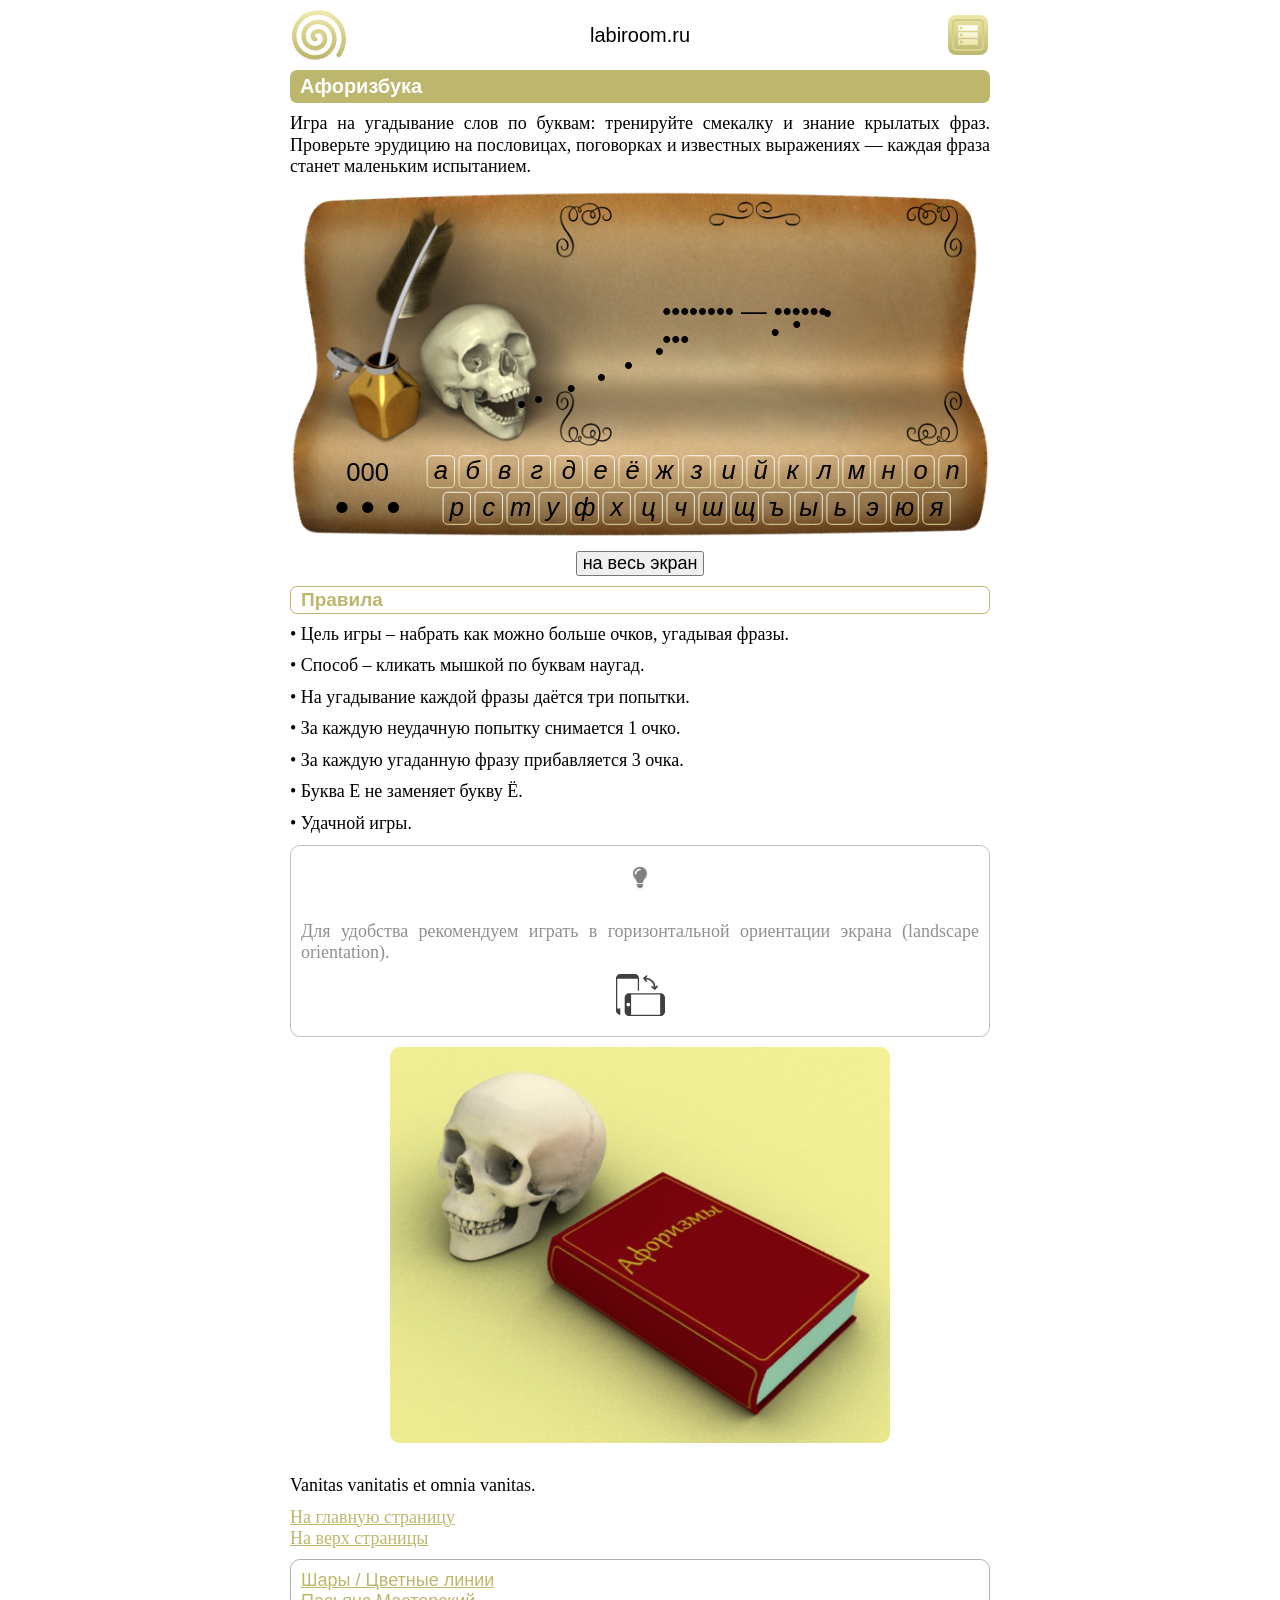
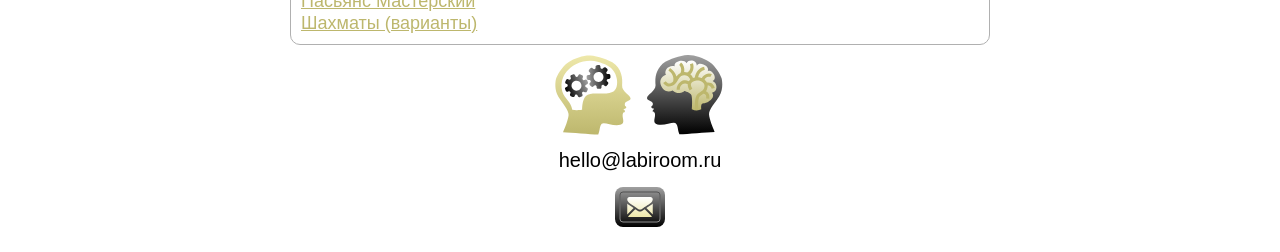
==== commit 7d871f89: "afor updated" ====
--- a/afor/index.html
+++ b/afor/index.html
@@ -34,8 +34,10 @@
 каждая фраза станет маленьким испытанием.
 </p>
 
+<div id='game-board'>
 <svg id='svgArena'></svg>
-<p style='text-align:center;'><button id='btnFS' style='padding:0 5px 0 5px;'>на весь экран</button></p>
+<button id='btnFS'>на весь экран</button>
+</div>
 
 <h2>Правила</h2>
 <p> &#8226 Цель игры &#8211 набрать как можно больше очков, угадывая фразы.</p>
@@ -147,7 +149,7 @@
 function stopSpin(){G_spin.isOn=false;}
 animSpin(true);
 //
-const A_display=[
+/*const A_display=[
  document.getElementsByTagName('h1')[0],
  document.getElementsByTagName('header')[0],
  document.getElementsByTagName('footer')[0],
@@ -183,7 +185,8 @@
   document.body.style.height='';
   document.body.style.background='';
  }
-});
+});*/
+$('btnFS').onclick=function(){getFS();};
 getPaint(DFS);
 </script>
 <script src='aux.js'></script>
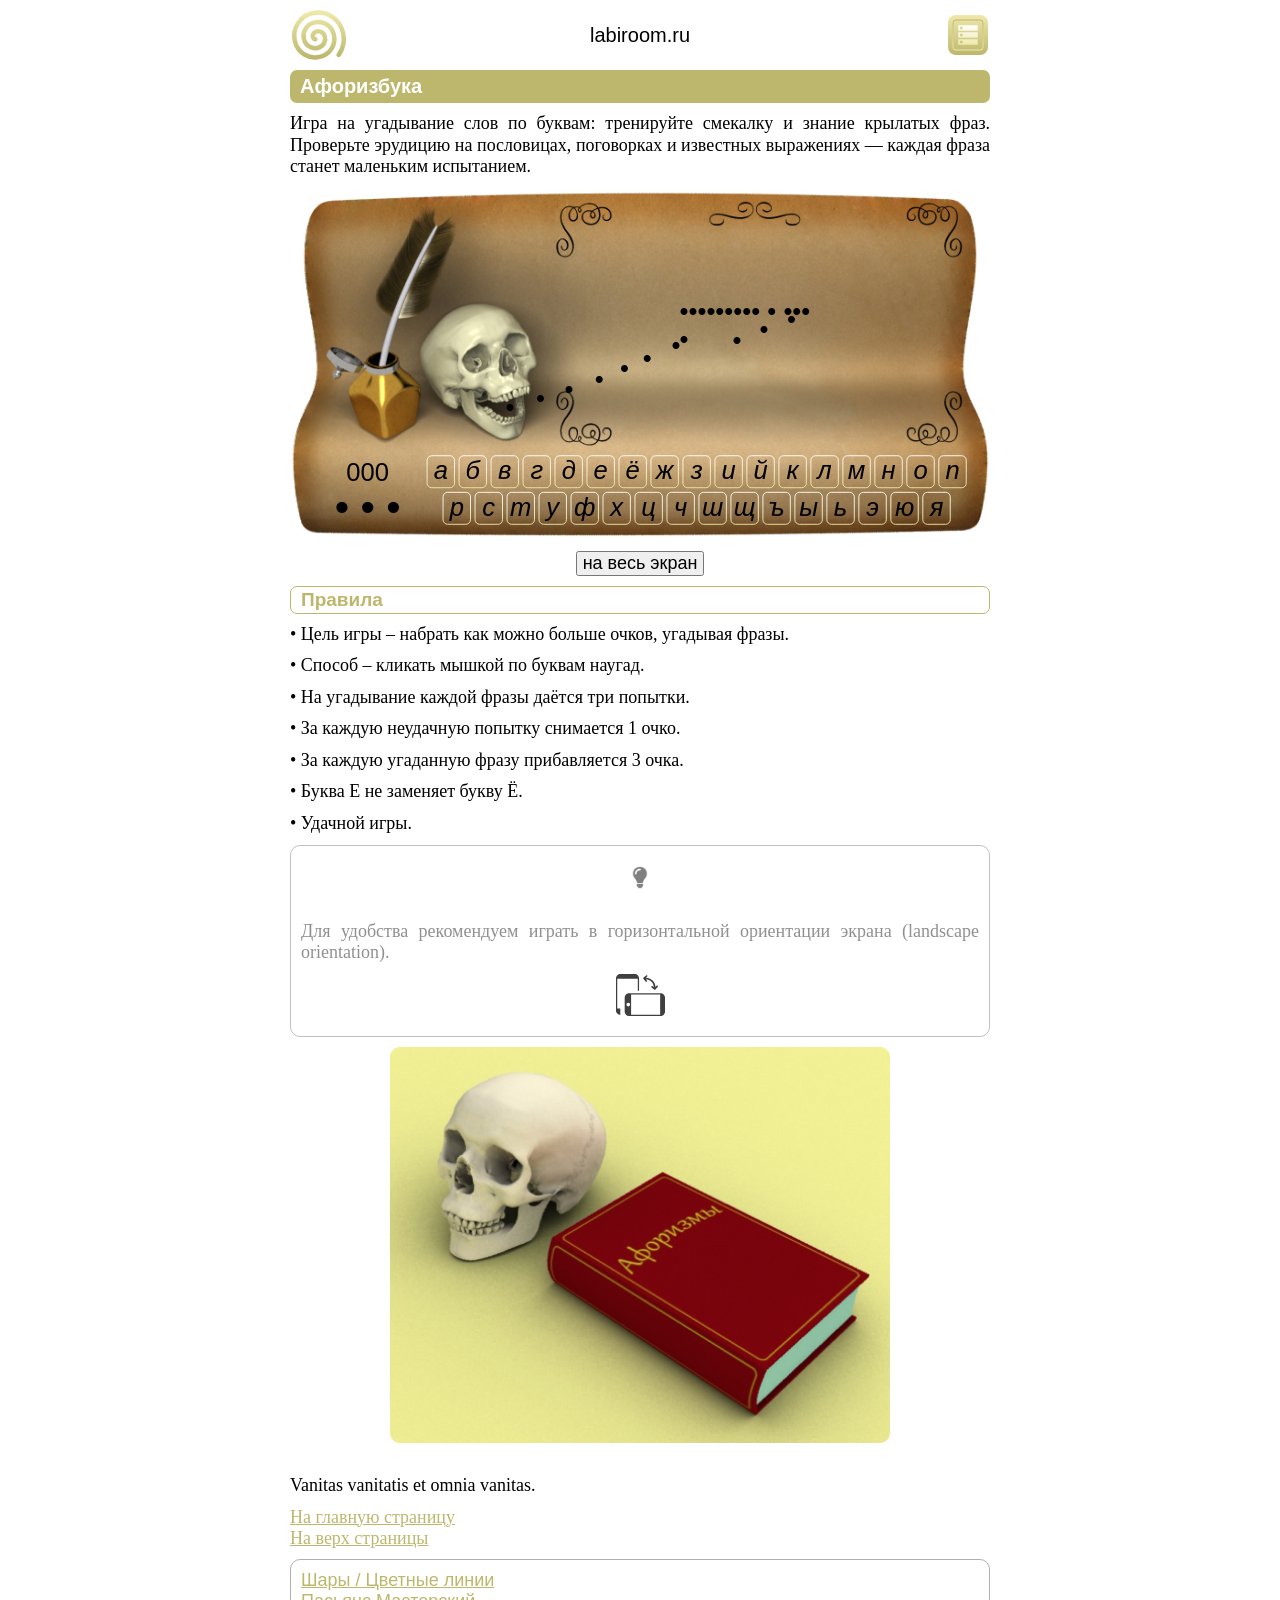
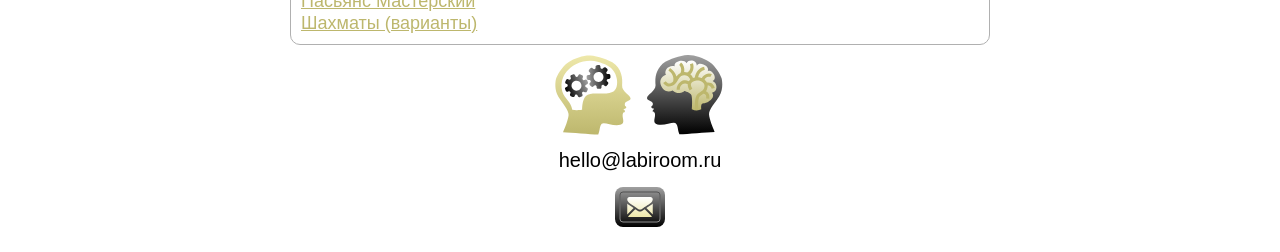
==== commit 68f1b590: "afor updated" ====
--- a/afor/index.html
+++ b/afor/index.html
@@ -149,43 +149,6 @@
 function stopSpin(){G_spin.isOn=false;}
 animSpin(true);
 //
-/*const A_display=[
- document.getElementsByTagName('h1')[0],
- document.getElementsByTagName('header')[0],
- document.getElementsByTagName('footer')[0],
- ...document.querySelectorAll('h2,p')
-].filter(el=>el!==undefined);
-//
-BTN_fs.addEventListener('click',()=>{
- const elem=document.documentElement;
- if (elem.requestFullscreen) {
-  elem.requestFullscreen();
- }
- else if(elem.webkitRequestFullscreen){
-  elem.webkitRequestFullscreen();
- }
- else if(elem.msRequestFullscreen){
-  elem.msRequestFullscreen();
- }
- window.scrollTo({top:0,behavior:'auto'});
-});
-//
-document.addEventListener('fullscreenchange',()=>{
- if (document.fullscreenElement) {
-  A_display.forEach(el=>{if(el)el.style.display='none'});
-  SVG_arena.classList.add('svg-fullscreen-centered');
-  document.body.style.height='95vh';
-  document.body.style.background='radial-gradient(white 0%, white 50%, #eee8aa 100%)';
- }
- else {
-  A_display.forEach(el=>{if(el)el.style.display=''});
-  SVG_arena.classList.remove('svg-fullscreen-centered');
-  SVG_arena.style.maxWidth=W+'px';
-  SVG_arena.style.maxHeight=H+'px';
-  document.body.style.height='';
-  document.body.style.background='';
- }
-});*/
 $('btnFS').onclick=function(){getFS();};
 getPaint(DFS);
 </script>
